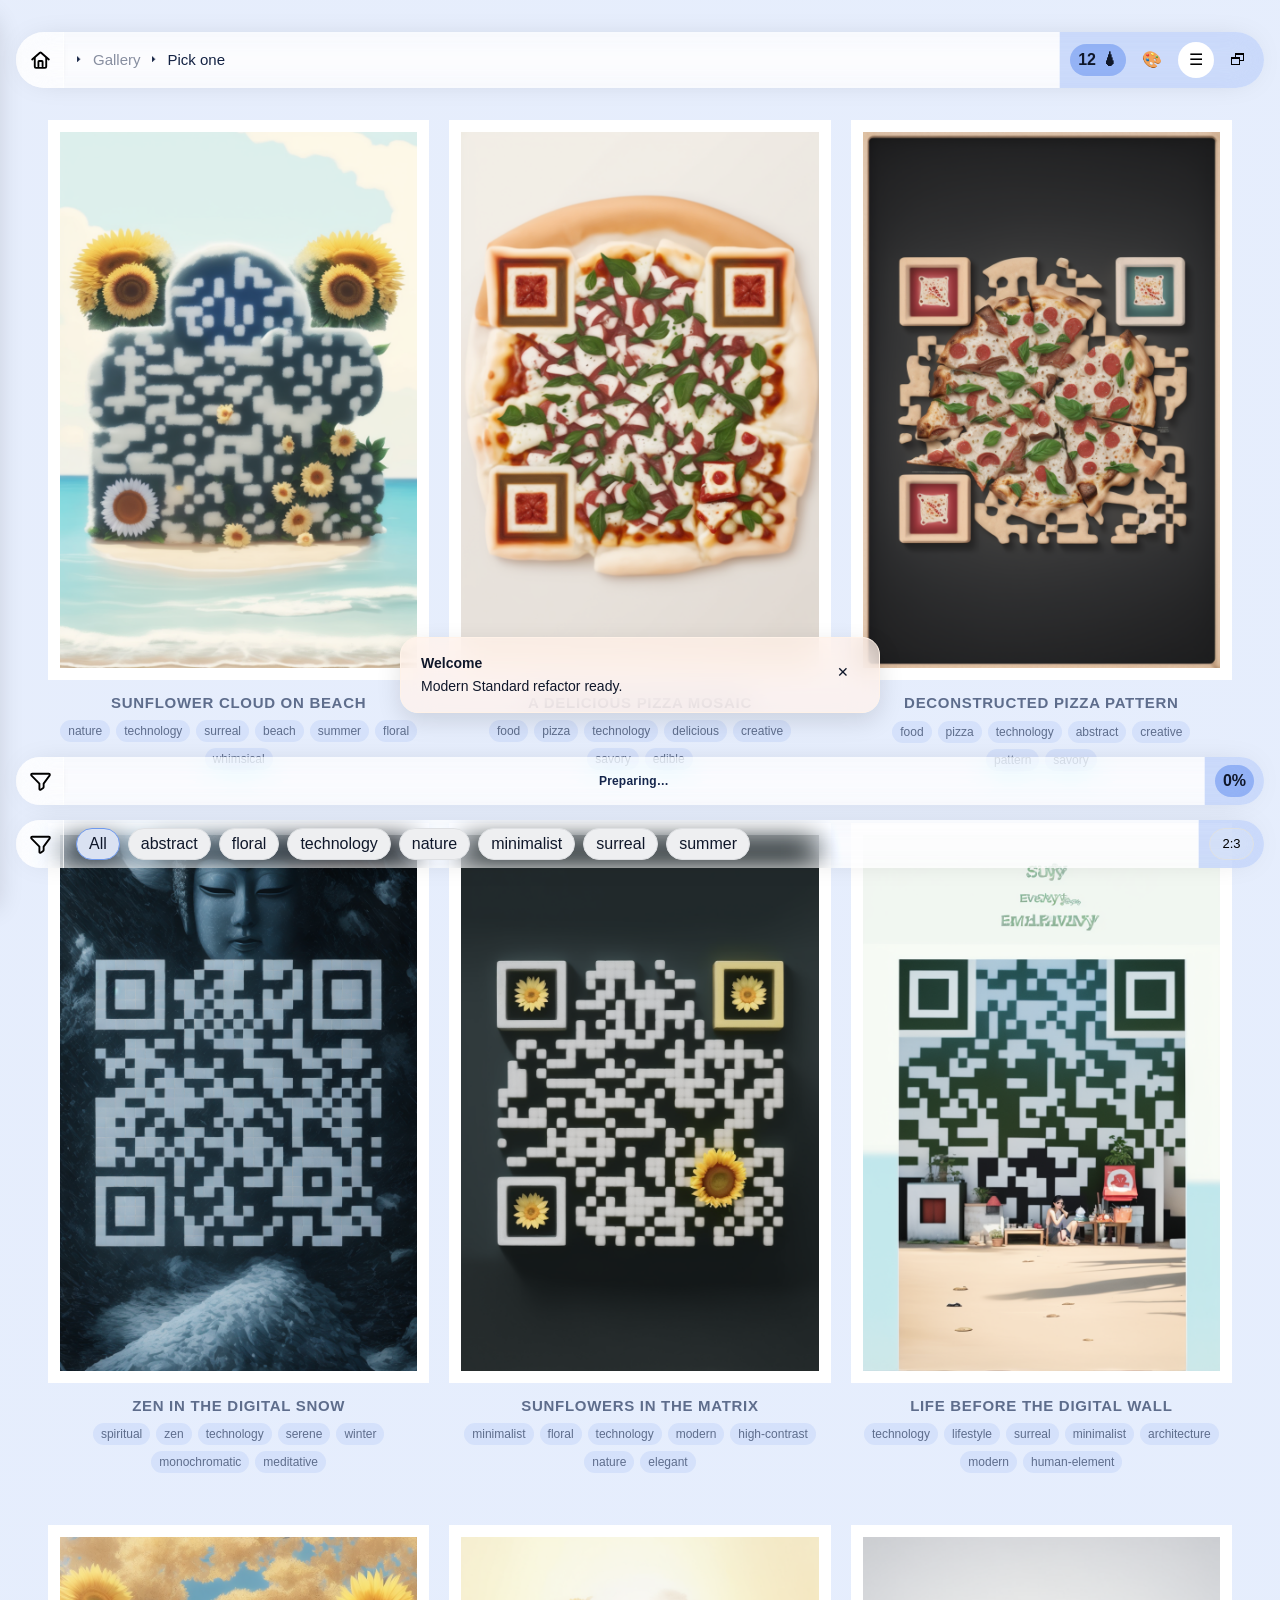
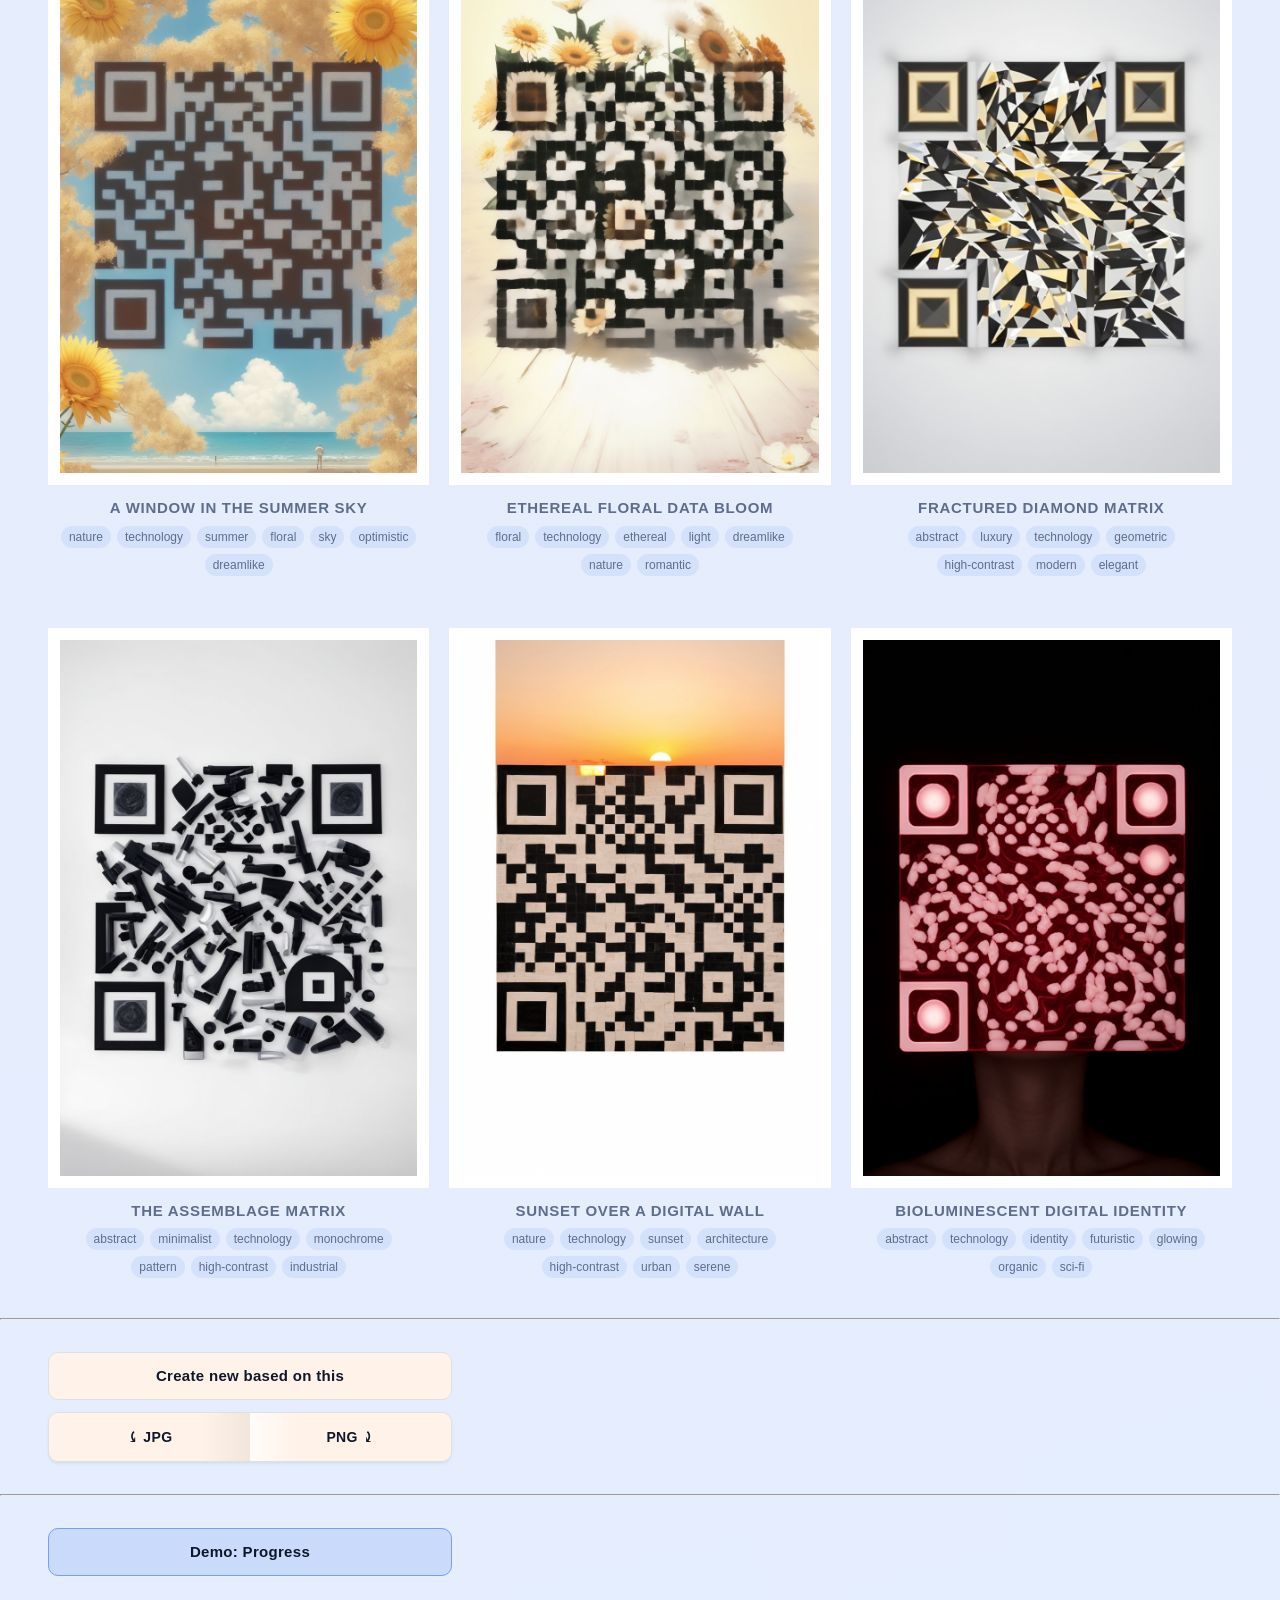
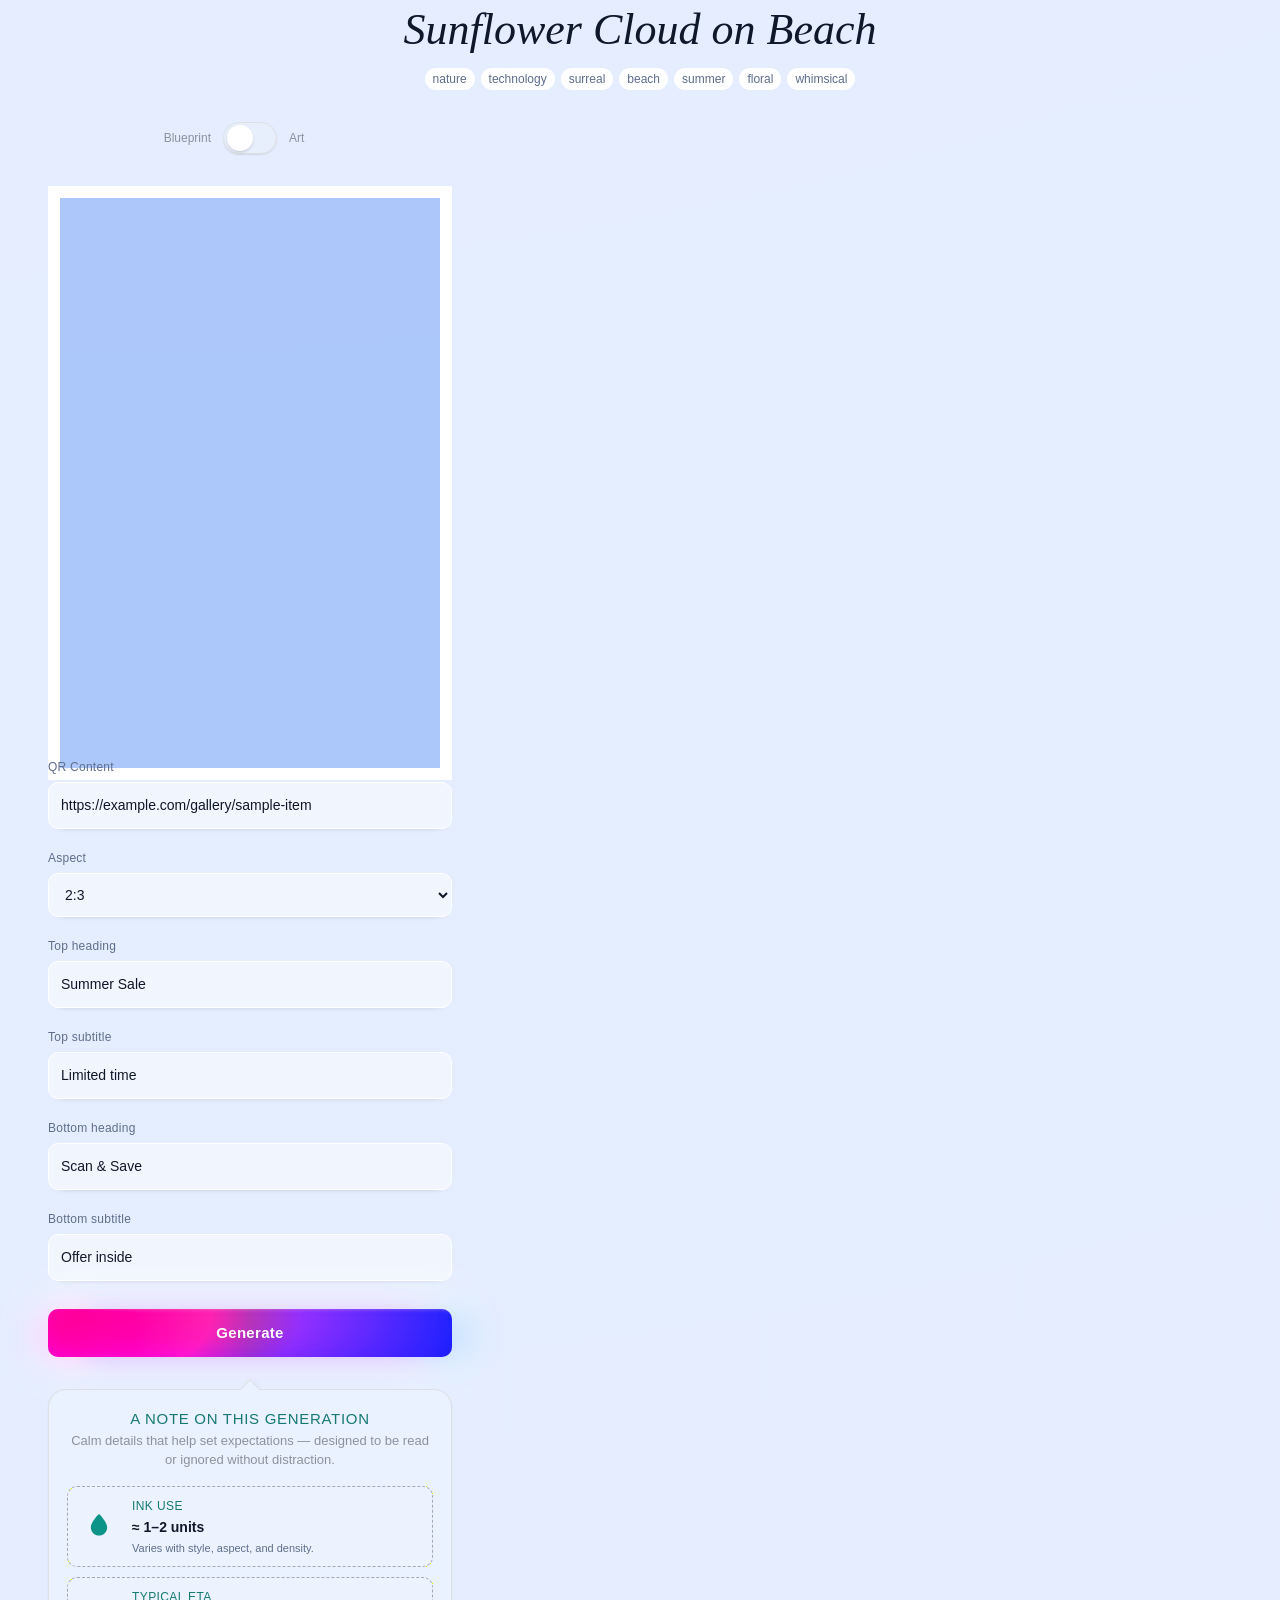
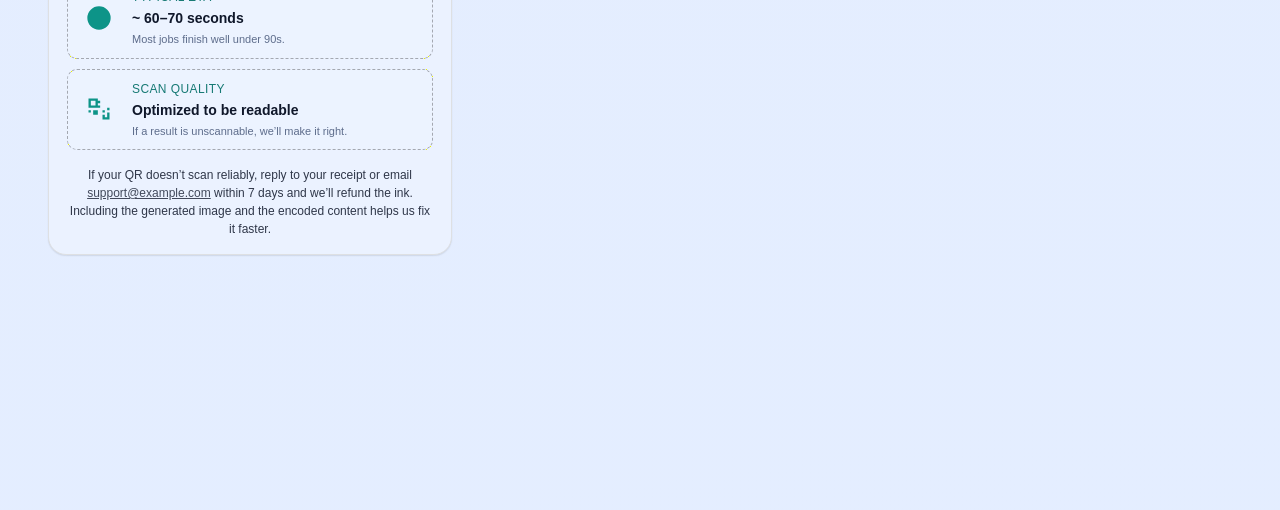
==== docs/rc3/index.html @ 38355891 "rc3 add" ====
<!doctype html>
<html lang="en">

<head>
    <meta charset="utf-8">
    <meta name="viewport" content="width=device-width, initial-scale=1, viewport-fit=cover">
    <meta name="color-scheme" content="light dark">
    <title>Gallery Prototype (Refactored Modern Standard)</title>
    <link rel="stylesheet" href="./style.css">
    <style>
        :root {
            --scrollbar-comp: 0px;
        }
    </style>
</head>

<body>
    <div class="app" id="app-root">

        <!-- Navigation Dialog  -->
        <dialog id="nav-dialog" class="overfly overfly--nav" aria-labelledby="main-nav-title" aria-modal="true">
            <aside class="overfly__panel" data-panel-root>
                <header class="main-nav__header">
                    <h2 id="main-nav-title" class="main-nav__title">Menu</h2>
                    <button type="button" class="main-nav__close" aria-label="Close menu"
                        data-dialog-close>&times;</button>
                </header>
                <nav class="main-nav" aria-label="Primary">
                    <ul class="main-nav__list list-plain">
                        <li class="main-nav__item"><a href="#" class="main-nav__entry is-current" data-nav-item><span
                                    class="main-nav__icon"><img src="./img/icons/gallery.svg" alt=""
                                        aria-hidden="true"></span><span class="main-nav__label">Gallery</span></a>
                        </li>
                        <li class="main-nav__item"><a href="#" class="main-nav__entry" data-nav-item><span
                                    class="main-nav__icon"><img src="./img/icons/generations.svg" alt=""
                                        aria-hidden="true"></span><span class="main-nav__label">My
                                    Generations</span></a></li>
                        <li class="main-nav__item"><a href="#" class="main-nav__entry" data-nav-item><span
                                    class="main-nav__icon"><img src="./img/icons/profile.svg" alt=""
                                        aria-hidden="true"></span><span class="main-nav__label">Profile</span></a>
                        </li>
                        <li class="main-nav__item"><a href="#" class="main-nav__entry" data-nav-item><span
                                    class="main-nav__icon"><img src="./img/icons/wallet.svg" alt=""
                                        aria-hidden="true"></span><span class="main-nav__label">Wallet</span></a></li>
                        <li class="main-nav__item"><a href="#" class="main-nav__entry" data-nav-item><span
                                    class="main-nav__icon"><img src="./img/icons/help.svg" alt=""
                                        aria-hidden="true"></span><span class="main-nav__label">Help</span></a></li>
                        <li class="main-nav__item"><button type="button" class="main-nav__entry"
                                data-nav-intent="signout" data-dialog-close><span class="main-nav__icon"><img
                                        src="./img/icons/signout.svg" alt="" aria-hidden="true"></span><span
                                    class="main-nav__label">Sign Out</span></button></li>
                    </ul>
                </nav>
                <footer class="main-nav__footer" aria-label="Meta">
                    <div class="main-nav__meta">v0.1 prototype</div>
                </footer>
            </aside>
        </dialog>

        <!-- Info Modal Dialog -->
        <dialog id="info-dialog" class="overfly overfly--dialog" aria-labelledby="info-modal-title" aria-modal="true">
            <div class="overfly__panel dialog" data-panel-root>
                <header class="dialog__header">
                    <h2 id="info-modal-title" class="dialog__title">Demo Modal</h2>
                    <button type="button" class="dialog-close" aria-label="Close dialog" data-dialog-close>✕</button>
                </header>
                <div class="dialog__body">
                    <p>This is a unified dialog example (native &lt;dialog&gt;). Replace with real content later.</p>
                    <div class="dialog__actions">
                        <button type="button" class="btn btn-secondary" data-dialog-close>Close</button>
                        <button type="button" class="btn btn--utility" data-random-toast>Action</button>
                    </div>
                </div>
            </div>
        </dialog>


        <!-- Flying Header -->
        <div class="fly fly--top" data-parallax-factor="0.25" data-parallax-gamma="2"
            data-parallax-identity-distance="50">
            <div class="fly__measured">
                <header class="app-header">
                    <nav class="ui-bar ui-bar--header app-header__inner" aria-label="Header">
                        <div class="ui-bar__icon">
                            <img src="./img/icons/home.svg" class="ui-icon" alt="Home">
                        </div>
                        <div class="ui-bar__main">
                            <h3 class="ui-bar__title"><span class="arrow">🢒</span><a href="#">Gallery</a><span
                                    class="arrow">🢒</span><span>Pick one</span></h3>
                        </div>
                        <div class="ui-bar__side">
                            <span class="ink">12<span class="ink__emoji" aria-hidden="true">🌢</span></span>
                            <button class="icon-button" type="button" aria-label="Toggle art mode" title="Art Mode"
                                data-mode-toggle>🎨</button>
                            <button class="icon-button menu-button" aria-label="Open menu" title="Menu" type="button"
                                data-dialog-open="nav-dialog"><span aria-hidden="true">☰</span></button>
                            <button class="button sign-in" type="button" hidden>Sign in</button>
                            <button class="icon-button" type="button" aria-label="Open modal demo" title="Modal"
                                data-dialog-open="info-dialog">🗗</button>
                        </div>
                    </nav>
                </header>
            </div>
            <div class="fly__extra" aria-hidden="true"></div>
        </div>

        <!-- Main Content -->
        <main class="app-main">
            <div class="content-column content-column--relaxed">
                <ul class="sheet-list list-plain" aria-label="Gallery items">
                    <!-- Sheets copied from original -->
                    <li class="sheet"><a href="#" class="sheet__link" aria-label="Open item: Sunflower Cloud on Beach">
                            <figure class="sheet__figure">
                                <div class="sheet-frame" data-sheet-aspect="2:3">
                                    <div class="sheet-frame__content">
                                        <img class="sheet__image" alt="Sunflower Cloud on Beach" src="./img/01.png">
                                    </div>
                                </div>
                                <figcaption class="sheet__caption">
                                    <h2 class="sheet__title">Sunflower Cloud on Beach</h2>
                                    <ul class="tag-list list-plain" aria-label="Tags">
                                        <li class="tag">nature</li>
                                        <li class="tag">technology</li>
                                        <li class="tag">surreal</li>
                                        <li class="tag">beach</li>
                                        <li class="tag">summer</li>
                                        <li class="tag">floral</li>
                                        <li class="tag">whimsical</li>
                                    </ul>
                                </figcaption>
                            </figure>
                        </a></li>
                    <li class="sheet"><a href="#" class="sheet__link" aria-label="Open item: A Delicious Pizza Mosaic">
                            <figure class="sheet__figure">
                                <div class="sheet-frame" data-sheet-aspect="2:3">
                                    <div class="sheet-frame__content">
                                        <img class="sheet__image" alt="A Delicious Pizza Mosaic" src="./img/02.png">
                                    </div>
                                </div>
                                <figcaption class="sheet__caption">
                                    <h2 class="sheet__title">A Delicious Pizza Mosaic</h2>
                                    <ul class="tag-list list-plain" aria-label="Tags">
                                        <li class="tag">food</li>
                                        <li class="tag">pizza</li>
                                        <li class="tag">technology</li>
                                        <li class="tag">delicious</li>
                                        <li class="tag">creative</li>
                                        <li class="tag">savory</li>
                                        <li class="tag">edible</li>
                                    </ul>
                                </figcaption>
                            </figure>
                        </a></li>
                    <li class="sheet"><a href="#" class="sheet__link"
                            aria-label="Open item: Deconstructed Pizza Pattern">
                            <figure class="sheet__figure">
                                <div class="sheet-frame" data-sheet-aspect="2:3">
                                    <div class="sheet-frame__content">
                                        <img class="sheet__image" alt="Deconstructed Pizza Pattern" src="./img/03.png">
                                    </div>
                                </div>
                                <figcaption class="sheet__caption">
                                    <h2 class="sheet__title">Deconstructed Pizza Pattern</h2>
                                    <ul class="tag-list list-plain" aria-label="Tags">
                                        <li class="tag">food</li>
                                        <li class="tag">pizza</li>
                                        <li class="tag">technology</li>
                                        <li class="tag">abstract</li>
                                        <li class="tag">creative</li>
                                        <li class="tag">pattern</li>
                                        <li class="tag">savory</li>
                                    </ul>
                                </figcaption>
                            </figure>
                        </a></li>
                    <li class="sheet"><a href="#" class="sheet__link" aria-label="Open item: Zen in the Digital Snow">
                            <figure class="sheet__figure">
                                <div class="sheet-frame" data-sheet-aspect="2:3">
                                    <div class="sheet-frame__content">
                                        <img class="sheet__image" alt="Zen in the Digital Snow" src="./img/04.png">
                                    </div>
                                </div>
                                <figcaption class="sheet__caption">
                                    <h2 class="sheet__title">Zen in the Digital Snow</h2>
                                    <ul class="tag-list list-plain" aria-label="Tags">
                                        <li class="tag">spiritual</li>
                                        <li class="tag">zen</li>
                                        <li class="tag">technology</li>
                                        <li class="tag">serene</li>
                                        <li class="tag">winter</li>
                                        <li class="tag">monochromatic</li>
                                        <li class="tag">meditative</li>
                                    </ul>
                                </figcaption>
                            </figure>
                        </a></li>
                    <li class="sheet"><a href="#" class="sheet__link" aria-label="Open item: Sunflowers in the Matrix">
                            <figure class="sheet__figure">
                                <div class="sheet-frame" data-sheet-aspect="2:3">
                                    <div class="sheet-frame__content">
                                        <img class="sheet__image" alt="Sunflowers in the Matrix" src="./img/05.png">
                                    </div>
                                </div>
                                <figcaption class="sheet__caption">
                                    <h2 class="sheet__title">Sunflowers in the Matrix</h2>
                                    <ul class="tag-list list-plain" aria-label="Tags">
                                        <li class="tag">minimalist</li>
                                        <li class="tag">floral</li>
                                        <li class="tag">technology</li>
                                        <li class="tag">modern</li>
                                        <li class="tag">high-contrast</li>
                                        <li class="tag">nature</li>
                                        <li class="tag">elegant</li>
                                    </ul>
                                </figcaption>
                            </figure>
                        </a></li>
                    <li class="sheet"><a href="#" class="sheet__link"
                            aria-label="Open item: Life Before the Digital Wall">
                            <figure class="sheet__figure">
                                <div class="sheet-frame" data-sheet-aspect="2:3">
                                    <div class="sheet-frame__content">
                                        <img class="sheet__image" alt="Life Before the Digital Wall" src="./img/06.png">
                                    </div>
                                </div>
                                <figcaption class="sheet__caption">
                                    <h2 class="sheet__title">Life Before the Digital Wall</h2>
                                    <ul class="tag-list list-plain" aria-label="Tags">
                                        <li class="tag">technology</li>
                                        <li class="tag">lifestyle</li>
                                        <li class="tag">surreal</li>
                                        <li class="tag">minimalist</li>
                                        <li class="tag">architecture</li>
                                        <li class="tag">modern</li>
                                        <li class="tag">human-element</li>
                                    </ul>
                                </figcaption>
                            </figure>
                        </a></li>
                    <li class="sheet"><a href="#" class="sheet__link"
                            aria-label="Open item: A Window in the Summer Sky">
                            <figure class="sheet__figure">
                                <div class="sheet-frame" data-sheet-aspect="2:3">
                                    <div class="sheet-frame__content">
                                        <img class="sheet__image" alt="A Window in the Summer Sky" src="./img/07.png">
                                    </div>
                                </div>
                                <figcaption class="sheet__caption">
                                    <h2 class="sheet__title">A Window in the Summer Sky</h2>
                                    <ul class="tag-list list-plain" aria-label="Tags">
                                        <li class="tag">nature</li>
                                        <li class="tag">technology</li>
                                        <li class="tag">summer</li>
                                        <li class="tag">floral</li>
                                        <li class="tag">sky</li>
                                        <li class="tag">optimistic</li>
                                        <li class="tag">dreamlike</li>
                                    </ul>
                                </figcaption>
                            </figure>
                        </a></li>
                    <li class="sheet"><a href="#" class="sheet__link"
                            aria-label="Open item: Ethereal Floral Data Bloom">
                            <figure class="sheet__figure">
                                <div class="sheet-frame" data-sheet-aspect="2:3">
                                    <div class="sheet-frame__content">
                                        <img class="sheet__image" alt="Ethereal Floral Data Bloom" src="./img/08.png">
                                    </div>
                                </div>
                                <figcaption class="sheet__caption">
                                    <h2 class="sheet__title">Ethereal Floral Data Bloom</h2>
                                    <ul class="tag-list list-plain" aria-label="Tags">
                                        <li class="tag">floral</li>
                                        <li class="tag">technology</li>
                                        <li class="tag">ethereal</li>
                                        <li class="tag">light</li>
                                        <li class="tag">dreamlike</li>
                                        <li class="tag">nature</li>
                                        <li class="tag">romantic</li>
                                    </ul>
                                </figcaption>
                            </figure>
                        </a></li>
                    <li class="sheet"><a href="#" class="sheet__link" aria-label="Open item: Fractured Diamond Matrix">
                            <figure class="sheet__figure">
                                <div class="sheet-frame" data-sheet-aspect="2:3">
                                    <div class="sheet-frame__content">
                                        <img class="sheet__image" alt="Fractured Diamond Matrix" src="./img/09.png">
                                    </div>
                                </div>
                                <figcaption class="sheet__caption">
                                    <h2 class="sheet__title">Fractured Diamond Matrix</h2>
                                    <ul class="tag-list list-plain" aria-label="Tags">
                                        <li class="tag">abstract</li>
                                        <li class="tag">luxury</li>
                                        <li class="tag">technology</li>
                                        <li class="tag">geometric</li>
                                        <li class="tag">high-contrast</li>
                                        <li class="tag">modern</li>
                                        <li class="tag">elegant</li>
                                    </ul>
                                </figcaption>
                            </figure>
                        </a></li>
                    <li class="sheet"><a href="#" class="sheet__link" aria-label="Open item: The Assemblage Matrix">
                            <figure class="sheet__figure">
                                <div class="sheet-frame" data-sheet-aspect="2:3">
                                    <div class="sheet-frame__content">
                                        <img class="sheet__image" alt="The Assemblage Matrix" src="./img/10.png">
                                    </div>
                                </div>
                                <figcaption class="sheet__caption">
                                    <h2 class="sheet__title">The Assemblage Matrix</h2>
                                    <ul class="tag-list list-plain" aria-label="Tags">
                                        <li class="tag">abstract</li>
                                        <li class="tag">minimalist</li>
                                        <li class="tag">technology</li>
                                        <li class="tag">monochrome</li>
                                        <li class="tag">pattern</li>
                                        <li class="tag">high-contrast</li>
                                        <li class="tag">industrial</li>
                                    </ul>
                                </figcaption>
                            </figure>
                        </a></li>
                    <li class="sheet"><a href="#" class="sheet__link"
                            aria-label="Open item: Sunset Over a Digital Wall">
                            <figure class="sheet__figure">
                                <div class="sheet-frame" data-sheet-aspect="2:3">
                                    <div class="sheet-frame__content">
                                        <img class="sheet__image" alt="Sunset Over a Digital Wall" src="./img/11.png">
                                    </div>
                                </div>
                                <figcaption class="sheet__caption">
                                    <h2 class="sheet__title">Sunset Over a Digital Wall</h2>
                                    <ul class="tag-list list-plain" aria-label="Tags">
                                        <li class="tag">nature</li>
                                        <li class="tag">technology</li>
                                        <li class="tag">sunset</li>
                                        <li class="tag">architecture</li>
                                        <li class="tag">high-contrast</li>
                                        <li class="tag">urban</li>
                                        <li class="tag">serene</li>
                                    </ul>
                                </figcaption>
                            </figure>
                        </a></li>
                    <li class="sheet"><a href="#" class="sheet__link"
                            aria-label="Open item: Bioluminescent Digital Identity">
                            <figure class="sheet__figure">
                                <div class="sheet-frame" data-sheet-aspect="2:3">
                                    <div class="sheet-frame__content">
                                        <img class="sheet__image" alt="Bioluminescent Digital Identity"
                                            src="./img/12.png">
                                    </div>
                                </div>
                                <figcaption class="sheet__caption">
                                    <h2 class="sheet__title">Bioluminescent Digital Identity</h2>
                                    <ul class="tag-list list-plain" aria-label="Tags">
                                        <li class="tag">abstract</li>
                                        <li class="tag">technology</li>
                                        <li class="tag">identity</li>
                                        <li class="tag">futuristic</li>
                                        <li class="tag">glowing</li>
                                        <li class="tag">organic</li>
                                        <li class="tag">sci-fi</li>
                                    </ul>
                                </figcaption>
                            </figure>
                        </a></li>
                </ul>
            </div>
            <hr class="the-separator">
            <div class="content-column content-column--tight">
                <section class="gen-form-section" aria-label="Generate New Item">
                    <form class="gen-form" aria-label="New generation inputs" novalidate>
                        <div class="form-actions" role="group" aria-label="Actions">
                            <button type="button" class="btn btn--utility" data-random-toast>Create new based on
                                this</button>
                            <div class="btn-split" role="group" aria-label="Download image">
                                <button type="button" class="btn btn--split-left" data-download="jpg"
                                    aria-label="Download JPG">⤹ JPG</button>
                                <button type="button" class="btn btn--split-right" data-download="png"
                                    aria-label="Download PNG">PNG ⤸</button>
                            </div>
                        </div>
                    </form>
                </section>

            </div>
            <hr class="the-separator">
            <div class="content-column content-column--tight">
                <div class="gen-form-section">
                    <form class="gen-form" aria-label="New generation setup" novalidate>
                        <div class="form-actions" role="group" aria-label="Actions">
                            <button type="button" class="btn btn-secondary" id="debug-half-progress"
                                title="Template demo: show progress bar at 50%">Demo: Progress</button>
                        </div>
                    </form>
                </div>
            </div>
            <div class="content-column content-column--relaxed">
                <div class="generation__caption">
                    <h2 class="generation__title">Sunflower Cloud on Beach</h2>
                    <ul class="tag-list list-plain" aria-label="Tags">
                        <li class="tag">nature</li>
                        <li class="tag">technology</li>
                        <li class="tag">surreal</li>
                        <li class="tag">beach</li>
                        <li class="tag">summer</li>
                        <li class="tag">floral</li>
                        <li class="tag">whimsical</li>
                    </ul>
                </div>
            </div>
            <div class="content-column content-column--tight">
                <div class="toggle-mockup">
                    <label class="toggle" aria-label="Toggle blueprint/art">
                        <input class="toggle__input" type="checkbox">
                        <span class="toggle__track" aria-hidden="true">
                            <span class="toggle__thumb"></span>
                        </span>
                    </label>
                </div>
                <div class="sheet-scene-mockup">
                    <div class="sheet-frame sheet-frame--main" data-sheet-aspect="2:3">
                        <div class="sheet-frame__content"></div>
                    </div>
                </div>
                <section class="gen-form-section" aria-label="Generate New Item">
                    <form class="gen-form" aria-label="New generation inputs" novalidate>
                        <div class="form-cluster">
                            <div class="field length-field" data-soft-limit="120" data-hard-limit="160">
                                <label for="f-qr-content">QR Content</label>
                                <input id="f-qr-content" name="qrContent" type="text"
                                    placeholder="https://example.com/your-content" autocomplete="off"
                                    aria-describedby="qr-length-hint" value="https://example.com/gallery/sample-item">
                                <div id="qr-length-hint" class="length-hint" role="status" aria-live="polite" hidden>
                                    <div class="length-hint__inner">
                                        <div class="length-hint__title">Tighten It Up</div>
                                        <p class="length-hint__summary"><span class="length-hint__count"
                                                data-part="count">0</span> chars — aim for under <span
                                                data-part="soft"></span> (hard stop <span data-part="hard"></span>).</p>
                                        <ul class="length-hint__tips">
                                            <li>Remove filler words + trailing slashes.</li>
                                            <li>Prefer canonical root over deep query params.</li>
                                            <li>Use short UTM codes only if required.</li>
                                            <li>Compress meaning: replace phrases with keywords.</li>
                                        </ul>
                                        <p class="length-hint__why">Shorter = denser QR modules → faster scanning,
                                            cleaner visual balance.</p>
                                    </div>
                                </div>
                            </div>
                            <div class="field"><label for="f-aspect">Aspect</label><select id="f-aspect" name="aspect">
                                    <option value="aspect-1-1">1:1</option>
                                    <option value="aspect-4-5">4:5</option>
                                    <option value="aspect-2-3" selected>2:3</option>
                                </select></div>
                            <div class="field"><label for="f-top-heading">Top heading</label><input id="f-top-heading"
                                    name="topHeading" type="text" placeholder="Summer Sale" value="Summer Sale"></div>
                            <div class="field"><label for="f-top-subtitle">Top subtitle</label><input
                                    id="f-top-subtitle" name="topSubtitle" type="text" placeholder="Limited time"
                                    value="Limited time"></div>
                            <div class="field"><label for="f-bottom-heading">Bottom heading</label><input
                                    id="f-bottom-heading" name="bottomHeading" type="text" placeholder="Scan & Save"
                                    value="Scan & Save"></div>
                            <div class="field"><label for="f-bottom-subtitle">Bottom subtitle</label><input
                                    id="f-bottom-subtitle" name="bottomSubtitle" type="text" placeholder="Offer inside"
                                    value="Offer inside"></div>
                        </div>
                        <div class="form-actions" role="group" aria-label="Actions">
                            <button type="submit" class="btn btn--ultra">Generate</button>
                        </div>
                    </form>
                </section>
                <!-- Generation Note: calm, structured info block under actions -->
                <section class="generation-note generation-note--safe" aria-labelledby="gen-note-title">
                    <div class="generation-note__inner">
                        <header class="generation-note__header">
                            <h3 id="gen-note-title" class="generation-note__title">A note on this generation</h3>
                            <p class="generation-note__subtitle">Calm details that help set expectations — designed to
                                be read or ignored without distraction.</p>
                        </header>
                        <ul class="generation-note__facts list-plain">
                            <li class="fact fact--safe">
                                <span class="fact__icon" aria-hidden="true">
                                    <!-- Ink drop icon -->
                                    <svg viewBox="0 0 24 24" class="icon">
                                        <path fill="currentColor"
                                            d="M12 2c.3 0 .6.12.8.36 2.54 2.86 6.2 7.47 6.2 10.64 0 3.94-3.13 7.14-7 7.14s-7-3.2-7-7.14C5 9.83 8.66 5.22 11.2 2.36A1.1 1.1 0 0 1 12 2Z" />
                                    </svg>
                                </span>
                                <div class="fact__body">
                                    <div class="fact__label">Ink use</div>
                                    <div class="fact__value">≈ 1–2 units</div>
                                    <div class="fact__meta">Varies with style, aspect, and density.</div>
                                </div>
                            </li>
                            <li class="fact fact--safe">
                                <span class="fact__icon" aria-hidden="true">
                                    <!-- Clock icon -->
                                    <svg viewBox="0 0 24 24" class="icon">
                                        <path fill="currentColor"
                                            d="M12 2a10 10 0 1 1 0 20A10 10 0 0 1 12 2Zm1 5v4.59l3.12 3.13a1 1 0 0 1-1.41 1.41l-3.4-3.39A1.99 1.99 0 0 1 10 12V7a1 1 0 1 1 2 0Z" />
                                    </svg>
                                </span>
                                <div class="fact__body">
                                    <div class="fact__label">Typical ETA</div>
                                    <div class="fact__value">~ 60–70 seconds</div>
                                    <div class="fact__meta">Most jobs finish well under 90s.</div>
                                </div>
                            </li>
                            <li class="fact fact--safe">
                                <span class="fact__icon" aria-hidden="true">
                                    <!-- QR icon -->
                                    <svg viewBox="0 0 24 24" class="icon">
                                        <path fill="currentColor"
                                            d="M3 3h8v8H3V3Zm2 2v4h4V5H5Zm6 0h2v2h-2V5Zm0 4h2v2h-2V9ZM3 13h2v2H3v-2Zm4 0h4v4H7v-4Zm2 2v0h0v0h0Zm6-2h2v2h-2v-2Zm0 4h2v2h-2v-2Zm4-6h2v2h-2V9Zm0 4h2v6h-6v-2h4v-4Z" />
                                    </svg>
                                </span>
                                <div class="fact__body">
                                    <div class="fact__label">Scan quality</div>
                                    <div class="fact__value">Optimized to be readable</div>
                                    <div class="fact__meta">If a result is unscannable, we’ll make it right.</div>
                                </div>
                            </li>
                        </ul>
                        <div class="generation-note__fine">
                            <p>If your QR doesn’t scan reliably, reply to your receipt or email <a
                                    href="mailto:support@example.com?subject=Refund%20request%3A%20unscannable%20QR">support@example.com</a>
                                within 7&nbsp;days and we’ll refund the ink. Including the generated image and the
                                encoded content helps us fix it faster.</p>
                        </div>
                    </div>
                </section>
            </div>
        </main>

        <!-- Flying Footer -->
        <div class="fly fly--bottom">
            <div class="fly__extra">
                <div id="portal-root" class="fly-messages" aria-live="polite" aria-atomic="false" role="region"
                    aria-label="App messages"></div>
            </div>
            <div class="fly__measured">
                <footer class="app-footer">
                    <nav class="ui-bar ui-bar--progress app-footer__inner" aria-label="Generation progress" hidden>
                        <div class="ui-bar__icon" aria-hidden="true"><img src="./img/icons/filter.svg" class="ui-icon"
                                alt="Progress"></div>
                        <div class="ui-bar__main" role="progressbar" aria-label="Progress" aria-valuemin="0"
                            aria-valuemax="100" aria-valuenow="0">
                            <div class="ui-progress__fill"></div>
                            <div class="ui-progress__label" aria-hidden="true">Preparing…</div>
                        </div>
                        <div class="ui-bar__side"><span class="ink"><span class="progress-percent">0%</span></span>
                        </div>
                    </nav>
                    <nav class="ui-bar ui-bar--filter app-footer__inner" aria-label="Filter controls">
                        <div class="ui-bar__icon"><img src="./img/icons/filter.svg" class="ui-icon" alt="Filters"></div>
                        <div class="ui-bar__main">
                            <div class="filters__chips" role="group" aria-label="Tags">
                                <button type="button" class="chip is-active" aria-pressed="true">All</button>
                                <button type="button" class="chip" aria-pressed="false">abstract</button>
                                <button type="button" class="chip" aria-pressed="false">floral</button>
                                <button type="button" class="chip" aria-pressed="false">technology</button>
                                <button type="button" class="chip" aria-pressed="false">nature</button>
                                <button type="button" class="chip" aria-pressed="false">minimalist</button>
                                <button type="button" class="chip" aria-pressed="false">surreal</button>
                                <button type="button" class="chip" aria-pressed="false">summer</button>
                            </div>
                        </div>
                        <div class="ui-bar__side">
                            <select id="aspect-select" class="aspect-select" aria-label="Aspect ratio">
                                <option value="any">Any</option>
                                <option value="1:1">1:1</option>
                                <option value="4:5">4:5</option>
                                <option value="2:3" selected>2:3</option>
                            </select>
                        </div>
                    </nav>
                </footer>
            </div>
        </div>
    </div>
    <script defer src="./app.js"></script>
</body>

</html>
---- docs/rc3/style.css ----
/* Full Refactored CSS = Original visual design with root-centric scroll lock */
@layer reset, tokens, utilities, mockup;

/* CSS Reset (lightweight, modern) */
@layer reset {

    *,
    *::before,
    *::after {
        box-sizing: border-box;
    }

    html,
    body {
        min-height: 100%;
    }

    body {
        margin: 0;
        line-height: 1.5;
        -webkit-font-smoothing: antialiased;
    }

    img,
    picture,
    video,
    canvas,
    svg {
        display: block;
        max-width: 100%;
        height: auto;
    }

    input,
    button,
    textarea,
    select {
        font: inherit;
    }

    p,
    h1,
    h2,
    h3,
    h4,
    h5,
    h6 {
        margin: 0;
        overflow-wrap: anywhere;
    }

    ul[role],
    ol[role] {
        list-style: none;
        padding: 0;
        margin: 0;
    }
}

/* === TOKENS & SYSTEM (verbatim from original) === */
@layer tokens {
    :root {
        /* Master color palette (root theme colors, not used directly in components, but to create semantic/app-specific tokens) */
        /* -- Starting point */
        --master--color-bg: #ffffff;
        --master--color-fg: #0f172a;

        /* -- Umbra and glare are terms for extremes of bg/fg used for shadow/glow effects */
        --master--color-umbra: rgb(from var(--master--color-fg) clamp(0, calc((R - 128) * 10 + 128), 255) clamp(0, calc((G - 128) * 10 + 128), 255) clamp(0, calc((B - 128) * 10 + 128), 255));
        --master--color-glare: rgb(from var(--master--color-bg) clamp(0, calc((R - 128) * 10 + 128), 255) clamp(0, calc((G - 128) * 10 + 128), 255) clamp(0, calc((B - 128) * 10 + 128), 255));

        /* -- Compact source of theming initials for all other derived semantic colors */
        --master--color-brand: #2563eb;
        --master--color-support: #ff8c24;
        --master--color-spot: #ffffff;
        --master--color-fx: #ec4899;

        /* -- Status colors */
        --master--color-status-success: #0d9488;
        --master--color-status-warn: #f59e0b;
        --master--color-status-error: #dc2626;

        /* Semantic colors (derived from master colors, used directly in components) */

        /* -- Remapping some of core master colors to reusable space */
        --color-umbra: var(--master--color-umbra);
        --color-glare: var(--master--color-glare);
        --color-bg: var(--master--color-bg);
        --color-accent: var(--master--color-brand);
        --color-support: var(--master--color-support);
        --color-fx: var(--master--color-fx);
        --color-spot: var(--master--color-spot);

        --color-text: var(--master--color-fg);
        --color-text-muted: color-mix(in oklab, color-mix(in oklab, var(--color-bg) 70%, var(--color-accent)) 50%, var(--color-text));
        --color-text-vivid: color-mix(in oklab, color-mix(in oklab, var(--color-fx) 70%, var(--color-accent)) 35%, var(--color-text));

        --color-border: color-mix(in oklab, var(--color-bg) 88%, var(--color-text) 12%);

        --color-ui-bar-title: color-mix(in oklab, var(--color-text) 85%, var(--color-accent) 15%);
        --color-progress-label: color-mix(in oklab, var(--color-text) 80%, var(--color-accent) 20%);
        --color-hover-veil: color-mix(in oklab, var(--color-spot) 20%, transparent);

        --color-opaque-surface-boring: color-mix(in oklab, var(--color-text) 6%, var(--color-bg));
        --color-opaque-surface-accent: color-mix(in oklab, var(--color-accent) 22%, var(--color-bg));
        --color-opaque-surface-support: color-mix(in oklab, var(--color-support) 12%, var(--color-bg));
        --color-opaque-surface-spot: color-mix(in oklab, var(--color-spot) 65%, var(--color-bg));

        --color-translucent-surface-boring: color-mix(in oklab, var(--color-opaque-surface-boring) 22%, transparent);
        --color-translucent-surface-accent: color-mix(in oklab, var(--color-accent) 22%, transparent);
        --color-translucent-surface-support: color-mix(in oklab, var(--color-support) 10%, transparent);
        --color-translucent-surface-spot: color-mix(in oklab, var(--color-spot) 35%, transparent);

        --color-input-placeholder: color-mix(in oklab, var(--color-border) 65%, var(--color-text) 35%);
        --color-skeleton: color-mix(in oklab, var(--color-translucent-surface-boring) 70%, var(--color-accent) 30%);
        --color-bg-alt: color-mix(in oklab, var(--color-bg) 88%, var(--color-accent) 12%);

        --color-status-success: var(--master--color-status-success);
        --color-status-warn: var(--master--color-status-warn);
        --color-status-error: var(--master--color-status-error);
        --color-status-notify: color-mix(in oklab, var(--color-fx) 80%, var(--color-text));
        --color-status-info: color-mix(in oklab, var(--color-accent) 80%, var(--color-text));

        /* Design system tokens */
        --radius-s: 6px;
        --radius-m: 10px;
        --radius-l: 18px;
        --radius-pill: 999px;
        --radius-control: var(--radius-m);
        --shadow-1: 0 1px 2px color-mix(in oklab, var(--master--color-umbra) 6%, transparent), 0 1px 1px color-mix(in oklab, var(--master--color-umbra) 4%, transparent);
        --shadow-2: 0 8px 24px color-mix(in oklab, var(--master--color-umbra) 12%, transparent);
        --width-content-tight: 500px;
        --width-content-relaxed: 1400px;
        --width-bar: 1500px;
        --size-button-h: 48px;
        --size-button-compact-h: 36px;
        --size-icon-strip-w: 48px;
        --space-header: 72px;
        --space-footer: 72px;
        --space-2xs: 4px;
        --space-xs: 6px;
        --space-sm: 8px;
        --space-md: 10px;
        --space-lg: 12px;
        --space-xl: 16px;
        --space-2xl: 20px;
        --space-3xl: 28px;
        --space-4xl: 32px;
        --z-overfly: 35;
        --z-fly: 20;
        --z-toast: 30;
        --outline-color-focus-ring: var(--color-accent);
        --outline-focus-ring: 2px solid var(--outline-color-focus-ring);
        --outline-offset-focus-ring: 2px;
        --font-meta: 11px;
        --font-caption: 12px;
        --font-body-sm: 13px;
        --font-body: 14px;
        --font-title-sm: 15px;
        --font-title: 18px;

        /* Glassmorphism */
        --glass--blur: 16px;
        --glass--saturation: 1.25;
        --glass--contrast: 1.25;
        --glass--border: color-mix(in oklab, var(--color-bg) 70%, var(--color-text) 30%);
        --glass--border-soft: color-mix(in oklab, var(--glass--border) 60%, transparent);
        --glass--backdrop-filter-contrast: blur(var(--glass--blur)) contrast(var(--glass--contrast));
        --glass--backdrop-filter-saturation: blur(var(--glass--blur)) saturate(var(--glass--saturation));
        --glass--backdrop-filter: var(--glass--backdrop-filter-contrast);
        --glass--shadow: 0 0 32px -16px color-mix(in oklab, var(--master--color-umbra) 25%, transparent), inset 0 0 25px 0 var(--master--color-glare);
    
        /* Mica */
        --mica--backdrop-filter: blur(68px);

        /* --- No --master--* is used below this line --- */
    }

    @property --hue-angle {
        syntax: '<angle>';
        inherits: false;
        initial-value: 0deg;
    }

}

@layer utilities {
    @keyframes hue-angle-cycle {
        0% {
            --hue-angle: 0deg;
        }

        100% {
            --hue-angle: 360deg;
        }
    }

    .list-plain {
        list-style: none;
        margin: 0;
        padding: 0;
    }
}

/* App shell */
body {
    background-color: var(--color-bg-alt);
    background-image: radial-gradient(circle at 0 0, var(--color-translucent-surface-boring), var(--color-bg-alt));
    color: var(--color-text);
    font-family: Roboto, sans-serif;
    position: relative;
}

body::after {
    content: "";
    pointer-events: none;
    opacity: 0;
    position: fixed;
    inset: 0;
    --art--stop-1: color-mix(in oklab, color-mix(in oklab, var(--color-accent) 80%, var(--color-fx) 20%) 10%, transparent);
    --art--stop-2: color-mix(in oklab, color-mix(in oklab, var(--color-accent) 60%, var(--color-fx) 40%) 10%, transparent);
    --art--stop-3: color-mix(in oklab, color-mix(in oklab, var(--color-fx) 75%, var(--color-spot) 25%) 6%, transparent);
    --art--gradient: radial-gradient(120% 90% at 50% 30%, var(--art--stop-1) 0%, var(--art--stop-2) 35%, var(--art--stop-3) 60%, transparent 70%);
    background: var(--art--gradient);
    transform: scale(1.02);
    transition: opacity .5s, transform .7s cubic-bezier(.2, .8, .2, 1), filter .7s;
    z-index: 1;
}

body.art-mode::after {
    opacity: 1;
    transform: scale(1);
}

/* Root-centric scroll lock */
html.is-scroll-locked {
    overflow: hidden;
    overscroll-behavior-y: contain;
    padding-right: var(--scrollbar-comp, 0px);
}

html.is-scroll-locked .fly {
    padding-right: var(--scrollbar-comp, 0px);
}

.app {
    min-height: 100dvh;
    display: grid;
    grid-template-rows: auto 1fr auto;
}

.fly {
    position: fixed;
    left: 0;
    right: 0;
    display: flex;
    flex-direction: column;
    justify-content: center;
    pointer-events: none;
    z-index: var(--z-fly);
}

.fly>* {
    pointer-events: initial;
}

.fly--top {
    top: 0;
    padding-top: env(safe-area-inset-top, 0);
    will-change: transform;
}

.fly--bottom {
    bottom: 0;
    padding-bottom: env(safe-area-inset-bottom, 0);
}

.app-footer,
.app-header {
    display: flex;
    flex-direction: column;
    align-items: center;
    gap: 15px;
    padding: 32px 16px;
}

.fly__measured {
    pointer-events: none;
    display: flex;
    flex-direction: column;
    justify-content: center;
}

.fly__measured>* {
    pointer-events: initial;
}

.fly__extra {
    position: absolute;
    inset: 0;
    pointer-events: none;
    display: flex;
    flex-direction: column;
    align-items: center;
    justify-content: flex-end;
}

.fly__extra>* {
    pointer-events: initial;
}

.icon-button {
    background: transparent;
    border: none;
    padding: 8px;
    border-radius: var(--radius-control);
}

.icon-button:focus-visible {
    outline: var(--outline-focus-ring);
    outline-offset: var(--outline-offset-focus-ring);
}

.app-main {
    min-height: 0;
    padding-top: calc(var(--space-header, 72px) + env(safe-area-inset-top, 0));
    padding-bottom: calc(var(--space-footer, 72px) + env(safe-area-inset-bottom, 0));
}

.content-column {
    width: 100%;
    justify-self: center;
    padding: 0 48px;
}

.content-column--tight {
    max-width: var(--width-content-tight);
}

.content-column--relaxed {
    max-width: var(--width-content-relaxed);
}

.sheet-list {
    margin: 0 auto;
    display: grid;
    grid-template-columns: 1fr;
    gap: var(--space-lg);
}

@media (min-width:600px) {
    .sheet-list {
        grid-template-columns: 1fr 1fr;
        gap: var(--space-xl);
    }
}

@media (min-width:800px) {
    .sheet-list {
        grid-template-columns: 1fr 1fr 1fr;
        gap: var(--space-2xl);
    }
}

.sheet {
    text-align: center;
}

.sheet__link {
    color: inherit;
    text-decoration: none;
    display: block;
}

.sheet-frame {
    --sheet--aspect: 2 / 3;
    display: grid;
    border: solid 12px var(--color-spot);
}


.sheet-frame__content {
    aspect-ratio: var(--sheet--aspect);
    background: var(--color-skeleton);
}

.sheet-frame__content > img,
.sheet-frame__content > picture,
.sheet-frame__content > video,
.sheet-frame__content > canvas {
    width: 100%;
    height: 100%;
    object-fit: cover;
    display: block;
}

.sheet-frame[data-sheet-aspect="1:1"] {
    --sheet--aspect: 1 / 1;
}

.sheet-frame[data-sheet-aspect="4:5"] {
    --sheet--aspect: 4 / 5;
}

.sheet-frame[data-sheet-aspect="2:3"] {
    --sheet--aspect: 2 / 3;
}

.sheet-frame[data-sheet-aspect="3:2"] {
    --sheet--aspect: 3 / 2;
}

.sheet-frame[data-sheet-aspect="5:4"] {
    --sheet--aspect: 5 / 4;
}

.sheet__figure {
    margin: 0;
    display: flex;
    flex-direction: column;
}

.sheet__image {
    width: 100%;
    height: 100%;
    object-fit: cover;
}

.sheet__caption {
    display: grid;
    gap: var(--space-xs);
    padding: 12px 12px 32px;
}

.sheet__title {
    color: var(--color-text-muted);
    font-size: 15px;
    font-weight: 600;
    text-transform: uppercase;
    letter-spacing: 0.7px;
}

.tag-list {
    display: flex;
    justify-content: center;
    flex-wrap: wrap;
    gap: var(--space-xs);
}

.tag {
    font-size: 12px;
    color: var(--color-text-muted);
    background: color-mix(in oklab, var(--color-translucent-surface-boring) 90%, var(--color-accent));
    padding: 2px 8px;
    border-radius: var(--radius-pill);
}

.sheet:has(:focus-visible) {
    outline: var(--outline-focus-ring);
    outline-offset: var(--outline-offset-focus-ring);
}

.sheet__link .sheet__title {
    transition: 0.15s color;
}

.sheet__link:hover .sheet__title {
    color: var(--color-text-vivid);
}

.fly-messages {
    position: absolute;
    left: 0;
    right: 0;
    bottom: calc(var(--space-footer, 72px) + 12px);
    display: flex;
    flex-direction: column;
    align-items: center;
    gap: var(--space-lg);
    padding: 0 16px;
    pointer-events: none;
    z-index: var(--z-toast);
}

.fly-messages .toast {
    pointer-events: initial;
}

.toast {
    --toast--color-bg: color-mix(in oklab, var(--color-translucent-surface-boring) 85%, var(--color-umbra));
    --toast--color-border: var(--color-border);
    --toast--color-text: var(--color-text);
    --toast--shadow: var(--shadow-2);
    width: 100%;
    max-width: 480px;
    border-radius: var(--radius-l);
    background: var(--toast--color-bg);
    color: var(--toast--color-text);
    border: 1px solid var(--toast--color-border);
    box-shadow: var(--toast--shadow);
    backdrop-filter: var(--glass--backdrop-filter-saturation);
    display: grid;
    grid-template-columns: 1fr max-content;
    gap: 16px;
    padding: 16px 18px 16px 20px;
    line-height: 1.35;
    font-size: 14px;
    position: relative;
    animation: toast-in .45s cubic-bezier(.4, .8, .3, 1) both;
    pointer-events: initial;
}

.toast__content {
    display: grid;
    gap: var(--space-2xs);
}

.toast__title {
    font-size: 14px;
    font-weight: 600;
}

.toast__meta {
    font-size: 12px;
    opacity: .7;
}

.toast__close {
    appearance: none;
    background: none;
    border: none;
    color: inherit;
    font: inherit;
    cursor: pointer;
    border-radius: var(--radius-control);
    width: var(--size-button-compact-h);
    height: var(--size-button-compact-h);
    display: flex;
    align-items: center;
    justify-content: center;
}

.toast__close:hover {
    background: var(--color-hover-veil);
}

.toast__close:active {
    transform: translateY(1px);
}

.toast__close:focus-visible {
    outline: var(--outline-focus-ring);
    outline-offset: var(--outline-offset-focus-ring);
}

.toast--info {
    --toast--color-bg: color-mix(in oklab, var(--color-opaque-surface-support) 70%, transparent);
    --toast--color-border: var(--color-opaque-surface-support);
}

.toast--success {
    --toast--color-bg: color-mix(in oklab, var(--color-status-success) 25%, transparent);
    --toast--color-border: color-mix(in oklab, var(--color-status-success) 55%, transparent);
}

.toast--warn {
    --toast--color-bg: color-mix(in oklab, var(--color-status-warn) 35%, transparent);
    --toast--color-border: color-mix(in oklab, var(--color-status-warn) 70%, transparent);
}

.toast--error {
    --toast--color-bg: color-mix(in oklab, var(--color-status-error) 30%, transparent);
    --toast--color-border: color-mix(in oklab, var(--color-status-error) 65%, transparent);
}

@keyframes toast-in {
    0% {
        transform: translateY(12px) scale(.96);
        opacity: 0;
    }

    100% {
        transform: translateY(0) scale(1);
        opacity: 1;
    }
}

@keyframes toast-out {
    0% {
        transform: translateY(0) scale(1);
        opacity: 1;
    }

    100% {
        transform: translateY(12px) scale(.96);
        opacity: 0;
    }
}

.toast.is-leaving {
    animation: toast-out .35s cubic-bezier(.4, .8, .3, 1) both;
}

.filters__chips {
    display: flex;
    gap: var(--space-sm);
}

.chip {
    --chip--color-bg: var(--color-opaque-surface-boring);
    --chip--color-border: var(--color-border);
    --chip--color-text: var(--color-text);
    height: 32px;
    padding: 0 12px;
    border-radius: var(--radius-pill);
    border: 1px solid var(--chip--color-border);
    background: var(--chip--color-bg);
    color: var(--chip--color-text);
    cursor: pointer;
    text-wrap: nowrap;
}

.chip.is-active {
    border-color: color-mix(in oklab, var(--color-accent) 60%, var(--chip--color-border));
    background: color-mix(in oklab, var(--color-accent) 10%, var(--chip--color-bg));
}

.chip:focus-visible {
    outline: var(--outline-focus-ring);
    outline-offset: var(--outline-offset-focus-ring);
}

.ui-icon {
    width: 32px;
    height: 32px;
    display: block;
    color: currentColor;
}

.ui-bar {
    display: grid;
    grid-template-columns: max-content 1fr max-content;
    align-items: center;
    width: 100%;
    border-radius: var(--radius-pill);
    --ui-bar--tint: 55%;
    --ui-bar--color-bg: color-mix(in oklab, var(--color-translucent-surface-boring) var(--ui-bar--tint), transparent);
    background: var(--ui-bar--color-bg);
    box-shadow: var(--glass--shadow);
    overflow: hidden;
    backdrop-filter: var(--glass--backdrop-filter-contrast);
    max-width: var(--width-bar);
}

.ui-bar__title {
    font-size: 15px;
    font-weight: 500;
    white-space: nowrap;
    text-overflow: ellipsis;
    overflow: hidden;
    color: var(--color-ui-bar-title);
}

.ui-bar__title span.arrow {
    padding: 0 8px 0 10px;
    font-size: 17px;
    vertical-align: -0.5px;
}

.ui-bar__title span.arrow:first-child {
    padding-left: 0;
}

.ui-bar__title a {
    color: inherit;
    text-decoration: none;
    opacity: .5;
}

.ui-bar__title a:hover {
    opacity: .6;
}

.ui-bar__icon {
    display: flex;
    align-items: center;
    justify-content: center;
    height: 100%;
    width: var(--size-icon-strip-w);
    padding: 4px 10px 4px 12px;
    background: var(--color-translucent-surface-spot);
    border-right: 1px solid color-mix(in oklab, var(--color-opaque-surface-spot) 70%, transparent);
    box-shadow: 0 0 13px -12px var(--color-umbra);
}

.ui-bar__main {
    padding: 8px 12px;
    min-width: 0;
    display: flex;
    align-items: center;
    overflow-x: auto;
    scrollbar-width: none;
    height: 100%;
}

.ui-bar__side {
    display: flex;
    align-items: center;
    gap: var(--space-sm);
    padding: 8px 10px;
    background: var(--color-translucent-surface-accent);
    border-left: 1px solid color-mix(in oklab, var(--color-opaque-surface-spot) 60%, transparent);
    height: 100%;
}

.ui-bar--progress {
    --progress--ratio: 0;
}

.ui-bar--progress .ui-bar__main {
    padding: 0;
    align-items: stretch;
    display: grid;
    grid-template: 'stack' 1fr / 1fr;
}

.ui-bar--progress .ui-progress__fill {
    display: block;
    height: 100%;
    width: calc(var(--progress--ratio) * 100%);
    background: linear-gradient(0deg, rgba(255, 0, 0, .18), transparent, rgba(255, 255, 255, .46)), linear-gradient(90deg, rgba(75, 0, 255, .21), rgba(255, 129, 0, .21));
    transition: width .35s cubic-bezier(.2, .8, .2, 1);
    grid-area: stack;
}

.ui-bar--progress.is-done .ui-bar__main .ui-progress__fill {
    background: linear-gradient(90deg, color-mix(in oklab, var(--color-status-success) 78%, #fff), color-mix(in oklab, var(--color-status-success) 50%, #6ee7d6));
}

.ui-bar--progress.is-error .ui-bar__main .ui-progress__fill {
    background: linear-gradient(90deg, color-mix(in oklab, var(--color-status-error) 78%, #fff), color-mix(in oklab, var(--color-status-error) 50%, #fca5a5));
}

.ui-bar--progress .ui-progress__label {
    grid-area: stack;
    align-self: center;
    justify-self: center;
    padding: 0 10px;
    font-size: var(--font-caption);
    font-weight: 600;
    letter-spacing: .2px;
    color: var(--color-progress-label);
    text-shadow: 0 1px 0 color-mix(in oklab, var(--color-glare) 60%, transparent);
    pointer-events: none;
    white-space: nowrap;
}

.aspect-select {
    appearance: none;
    height: 32px;
    border-radius: var(--radius-pill);
    padding: 0 10px;
    text-align: center;
    border: 1px solid var(--color-border);
    background: var(--color-translucent-surface-boring);
    font-size: var(--font-body-sm);
}

.aspect-select:focus {
    outline: none;
    border-color: var(--color-accent);
    box-shadow: 0 0 0 2px color-mix(in srgb, var(--color-accent) 35%, transparent);
}

.ink {
    display: inline-flex;
    align-items: center;
    gap: var(--space-2xs);
    font-weight: 600;
    background: color-mix(in oklab, var(--color-translucent-surface-accent) 85%, var(--color-accent));
    padding: 4px 8px;
    border-radius: var(--radius-pill);
}

.ink__emoji {
    margin-left: 2px;
}

.menu-button {
    width: var(--size-button-compact-h);
    height: var(--size-button-compact-h);
    line-height: 0;
    border-radius: var(--radius-pill);
    background: var(--color-opaque-surface-spot);
}

.menu-button:hover {
    background: color-mix(in oklab, var(--color-translucent-surface-boring) 85%, var(--color-accent));
}

.button.sign-in {
    height: var(--size-button-compact-h);
    padding: 0 12px;
    border-radius: var(--radius-control);
    border: 1px solid var(--color-border);
    background: var(--color-translucent-surface-boring);
    font-weight: 600;
}

.button.sign-in:hover {
    background: color-mix(in oklab, var(--color-translucent-surface-boring) 90%, var(--color-accent));
}

.gen-form-section {
    margin: 32px 0;
}

.gen-form {
    display: grid;
    gap: var(--space-3xl);
}

.form-cluster {
    display: grid;
    gap: var(--space-2xl);
    grid-template-columns: 1fr;
}

.field {
    display: grid;
    gap: var(--space-xs);
}

.field label {
    font-size: 12px;
    color: var(--color-text-muted);
    letter-spacing: .25px;
}

.field {
    --field--color-bg: #ffffff80;
    --field--color-border: #fff;
    --field--color-text: var(--color-text);
    --field--color-placeholder: var(--color-input-placeholder);
}

.field input,
.field select {
    border-radius: var(--radius-control);
    border: 1px solid var(--field--color-border);
    background: var(--field--color-bg);
    color: var(--field--color-text);
    padding: 12px;
    font-size: var(--font-body);
    box-shadow: 0 6px 8px -12px var(--color-umbra);
}

.field input::placeholder {
    color: var(--field--color-placeholder);
}

.field input:focus,
.field select:focus {
    outline: none;
    border-color: var(--color-accent);
    box-shadow: 0 0 0 2px color-mix(in srgb, var(--color-accent) 35%, transparent);
}

.field input.is-over-hard {
    background: linear-gradient(90deg, color-mix(in oklab, var(--color-status-error) 35%, #ffe2e2), color-mix(in oklab, var(--color-status-error) 35%, #ffe2e2)) no-repeat, #ffffff80;
    background-size: 100% 100%;
    border-color: var(--color-status-error);
}

.length-hint {
    margin-top: 10px;
    max-width: 100%;
}

.length-hint[hidden] {
    display: none !important;
}

.length-hint__inner {
    --length-hint--color-bg: color-mix(in oklab, var(--color-translucent-surface-boring) 92%, var(--color-umbra));
    --length-hint--color-border: var(--color-border);
    background: var(--length-hint--color-bg);
    border: 1px solid var(--length-hint--color-border);
    border-radius: var(--radius-control);
    padding: 14px 16px 14px 18px;
    font-size: var(--font-body-sm);
    line-height: 1.45;
    color: var(--color-text);
    box-shadow: var(--shadow-1);
    display: grid;
    gap: var(--space-md);
    animation: hint-in .35s ease;
    position: relative;
}

.length-hint__inner::before {
    content: "";
    position: absolute;
    top: -8px;
    left: 50%;
    width: 14px;
    height: 14px;
    background: var(--length-hint--color-bg);
    border: 1px solid var(--length-hint--color-border);
    border-bottom: none;
    border-right: none;
    transform: translateX(-50%) rotate(45deg);
    box-shadow: 0 -3px 8px -5px color-mix(in oklab, var(--color-umbra) 25%, transparent);
}

.length-hint__title {
    font-size: var(--font-caption);
    font-weight: 700;
    letter-spacing: .5px;
    text-transform: uppercase;
    opacity: .75;
}

.length-hint__summary {
    margin: 0;
    font-size: var(--font-body-sm);
}

.length-hint__count {
    font-variant-numeric: tabular-nums;
    font-weight: 600;
}

.length-hint__tips {
    margin: 0;
    padding: 0 0 0 14px;
    display: grid;
    gap: var(--space-2xs);
    font-size: var(--font-caption);
}

.length-hint__tips li {
    list-style: disc;
}

.length-hint__why {
    margin: 0;
    font-size: var(--font-meta);
    opacity: .75;
}

.length-hint.is-soft .length-hint__inner {
    --length-hint--color-bg: var(--color-opaque-surface-support);
    --length-hint--color-border: color-mix(in oklab, var(--color-status-warn) 55%, transparent);
}

.length-hint.is-hard .length-hint__inner {
    --length-hint--color-bg: color-mix(in oklab, var(--color-status-error) 45%, #ffe2e2);
    --length-hint--color-border: color-mix(in oklab, var(--color-status-error) 65%, transparent);
}

.length-hint.is-hard .length-hint__title {
    color: color-mix(in oklab, var(--color-status-error) 70%, var(--color-text));
}

.length-hint.is-soft .length-hint__title {
    color: color-mix(in oklab, var(--color-status-warn) 65%, var(--color-text));
}

@keyframes hint-in {
    0% {
        opacity: 0;
        transform: translateY(-4px);
    }

    100% {
        opacity: 1;
        transform: translateY(0);
    }
}

.form-actions {
    display: flex;
    flex-direction: column;
    gap: var(--space-lg);
}

.btn-split {
    display: flex;
    width: 100%;
    border-radius: var(--radius-control);
    overflow: hidden;
    box-shadow: 0 2px 4px -2px color-mix(in oklab, var(--color-umbra) 15%, transparent);
    border: 1px solid var(--color-border);
    background: transparent;
    position: relative;
}

.btn-split .btn {
    width: 50%;
    border-radius: 0;
    border: none;
    height: var(--size-button-h);
    background-color: var(--color-opaque-surface-support);
    font-weight: 600;
    font-size: 14px;
    letter-spacing: .4px;
    position: relative;
    background-size: 50px, 100%;
    background-repeat: no-repeat;
}

.btn.btn--split-left {
    background-image: linear-gradient(90deg, rgb(from var(--color-umbra) R G B / 0), rgb(from var(--color-umbra) R G B / 0.05));
    background-position-x: right;
}

.btn.btn--split-right {
    background-image: linear-gradient(-90deg, rgb(from var(--color-glare) R G B / 0), rgb(from var(--color-glare) R G B / 0.75));
    background-position-x: left;
}

.btn-split .btn:active {
    transform: translateY(1px);
}

.btn-split:focus-within {
    outline: 2px solid var(--color-accent);
    outline-offset: 2px;
}

.btn {
    --btn--color-bg: var(--color-translucent-surface-boring);
    --btn--color-border: var(--color-border);
    --btn--color-text: var(--color-text);
    cursor: pointer;
    height: var(--size-button-h);
    padding: 0 20px;
    border-radius: var(--radius-control);
    border: 1px solid var(--btn--color-border);
    background: var(--btn--color-bg);
    color: var(--btn--color-text);
    font-weight: 600;
    font-size: 15px;
    letter-spacing: .3px;
    display: inline-flex;
    align-items: center;
    gap: var(--space-sm);
    width: 100%;
    justify-content: center;
}

.btn:hover {
    filter: brightness(1.03);
}

.btn:active {
    transform: translateY(1px);
}

.btn:focus-visible {
    outline: var(--outline-focus-ring);
    outline-offset: var(--outline-offset-focus-ring);
}

.btn--ultra {
    --btn--color-bg: linear-gradient(90deg, #fb3676, #794d79, #3838c5);
    --btn--color-text: #fff;
    --btn--bright: 1;
    --hue-angle: 0deg;
    border: none;
    box-shadow: inset 0 -15px 30px -10px #1b1b9947, inset 0 10px 4px -10px #ffeaea66, 20px 2px 38px -10px #3b6fe363, -20px 2px 38px -10px #e33ba83d, 0 0 38px 10px #fff;
    text-shadow: 0 1px 2px color-mix(in oklab, var(--color-umbra) 1%, transparent);
    position: relative;
    background: var(--btn--color-bg);
    animation: hue-angle-cycle 12s linear infinite;
    filter: hue-rotate(var(--hue-angle)) saturate(3) brightness(var(--btn--bright));
}

.btn--ultra:hover {
    --btn--bright: 1.08;
    filter: hue-rotate(var(--hue-angle)) saturate(3) brightness(var(--btn--bright));
}

.btn--utility {
    --btn--color-bg: var(--color-opaque-surface-support);
}

.btn[disabled] {
    opacity: .55;
    cursor: not-allowed;
}

.btn--primary {
    --btn--color-bg: var(--color-accent);
    --btn--color-border: var(--color-accent);
    --btn--color-text: #fff;
    box-shadow: 0 2px 4px -2px color-mix(in oklab, var(--color-umbra) 25%, transparent), 0 4px 10px -4px rgba(37, 99, 235, .55);
    text-shadow: 0 1px 1px color-mix(in oklab, var(--color-umbra) 15%, transparent);
}

.btn--primary:hover:not([disabled]) {
    filter: brightness(1.08);
}

.btn--primary:active:not([disabled]) {
    filter: brightness(0.95);
}

.btn-secondary {
    --btn--color-bg: color-mix(in oklab, var(--color-translucent-surface-boring) 85%, var(--color-accent));
    --btn--color-border: color-mix(in oklab, var(--color-accent) 55%, var(--color-border));
    --btn--color-text: var(--color-text);
}

.btn-secondary:hover:not([disabled]) {
    --btn--color-bg: color-mix(in oklab, var(--color-translucent-surface-boring) 75%, var(--color-accent));
}

.btn-secondary:active:not([disabled]) {
    filter: brightness(0.95);
}

@media (max-width:380px) {
    .ui-bar {
        grid-template-columns: 1fr max-content;
    }

    .ui-bar__icon {
        display: none;
    }

    .ui-bar__main {
        padding-left: 12px;
    }
}
.overfly {
    border: none;
    padding: 0;
    background: transparent;
    color: inherit;
    z-index: var(--z-overfly);
}

.overfly::backdrop {
    backdrop-filter: blur(6px) saturate(1.2);
    transition: opacity .35s ease;
}

.overfly[open]::backdrop {
    opacity: 1;
}

/* Dialog (center) */
.overfly--dialog {
    display: block;
    pointer-events: none;
}

.overfly--dialog[open] {
    pointer-events: initial;
}

.overfly--dialog .overfly__panel {
    margin: 10vh auto;
    max-width: min(94vw, 560px);
    width: 100%;
    background: color-mix(in oklab, var(--color-translucent-surface-boring) 95%, transparent);
    border: 1px solid var(--glass--border-soft);
    border-radius: var(--radius-l);
    box-shadow: var(--shadow-2);
    backdrop-filter: var(--glass--backdrop-filter-saturation);
    padding: 28px 28px 32px;
    transform: translateY(12px) scale(.96);
    opacity: 0;
    transition: transform .45s cubic-bezier(.4, .8, .25, 1), opacity .4s ease;
}

.overfly--dialog[open] .overfly__panel {
    transform: translateY(0) scale(1);
    opacity: 1;
}

/* Nav sheet (slides from left) */
.overfly--nav {
    display: block;
    pointer-events: none;
}

.overfly--nav[open] {
    pointer-events: initial;
}

.overfly--nav .overfly__panel {
    position: fixed;
    top: 0;
    left: 0;
    height: 100%;
    width: min(86vw, 340px);
    max-width: 100%;
    background: color-mix(in oklab, var(--color-translucent-surface-boring) 92%, transparent);
    box-shadow: var(--shadow-2);
    transform: translateX(-100%);
    transition: transform .45s cubic-bezier(.4, .8, .3, 1);
    display: flex;
    flex-direction: column;
    backdrop-filter: var(--mica--backdrop-filter);
    border-radius: 0 32px 0 0;
    overflow: hidden;
}

.overfly--nav[open] .overfly__panel {
    transform: translateX(0);
}

.dialog__header {
    display: flex;
    align-items: center;
    justify-content: space-between;
    gap: var(--space-lg);
}

.dialog__title {
    font-size: var(--font-title);
    font-weight: 600;
    letter-spacing: .4px;
}

.dialog__body {
    font-size: var(--font-body);
    line-height: 1.5;
}

.dialog__actions {
    display: flex;
    gap: 12px;
    flex-wrap: wrap;
    margin-top: 12px;
}

.dialog-close {
    width: var(--size-button-compact-h);
    height: var(--size-button-compact-h);
    border-radius: var(--radius-pill);
    border: 1px solid var(--color-border);
    background: var(--color-translucent-surface-boring);
    cursor: pointer;
    display: flex;
    align-items: center;
    justify-content: center;
}

.dialog-close:hover {
    background: color-mix(in oklab, var(--color-translucent-surface-boring) 85%, var(--color-accent));
}

.dialog-close:focus-visible {
    outline: var(--outline-focus-ring);
    outline-offset: var(--outline-offset-focus-ring);
}

.main-nav__header {
    display: flex;
    align-items: center;
    justify-content: space-between;
    padding: 24px;
    padding-left: 56px;
    background: #edf3ff; /* TODO: make it visually same as hardcoded, but derived from base colors (you need to be quite precise, yet lean, smart, short and simple) */
    color: #001f4794; /* TODO: make it visually same as hardcoded, but derived from base colors (you need to be quite precise, yet lean, smart, short and simple) */
    
}

.main-nav__title {
    font-size: var(--font-title);
    text-transform: uppercase;
    font-weight: 500;
    letter-spacing: 2.2px;
}

.main-nav__close {
    width: var(--size-button-compact-h);
    height: var(--size-button-compact-h);
    border-radius: var(--radius-pill);
    border: 1px solid var(--color-border);
    background: var(--color-opaque-surface-spot);
    font-size: 18px;
    line-height: 1;
    cursor: pointer;
    display: flex;
    align-items: center;
    justify-content: center;
}

.main-nav__close:hover {
    background: color-mix(in oklab, var(--color-translucent-surface-boring) 85%, var(--color-accent));
}

.main-nav__close:focus-visible {
    outline: var(--outline-focus-ring);
    outline-offset: var(--outline-offset-focus-ring);
}

.main-nav {
    flex: 1;
    overflow-y: auto;
}

.main-nav__list {
    display: grid;
    position: relative;
    gap: 12px;
    padding: 24px;
}

.main-nav__entry {
    position: relative;
    display: flex;
    align-items: center;
    gap: 12px;
    text-decoration: none;
    padding: 16px 32px;
    font-size: var(--font-body);
    font-weight: 500;
    color: var(--color-text);    
    line-height: 1.3;
    cursor: pointer;
    border-radius: 999px;
    text-transform: uppercase;
    letter-spacing: 1.3px;
}

.main-nav__icon {
    width: 22px;
    height: 32px;
    display: inline-flex;
    align-items: center;
    justify-content: center;
    flex-shrink: 0;
}

.main-nav__icon img {
    width: 22px;
    height: 22px;
    display: block;
}

.main-nav__label {
    flex: 1;
}

.main-nav__entry:is(:hover, :focus-visible) {
    background: var(--color-translucent-surface-boring);
}

.main-nav__entry.is-current {
    background: var(--color-translucent-surface-spot);
}

button.main-nav__entry {
    text-align: left;
    background: transparent;
    border: none;
    width: 100%;
}

.main-nav__entry[data-nav-intent="signout"]:hover {
    background: color-mix(in oklab, var(--color-umbra) 5%, transparent);
}

.main-nav__footer {
    margin-top: var(--space-xl);
    font-size: var(--font-meta);
    opacity: .7;
    text-align: left;
}

.main-nav__meta {
    padding: 6px 2px;
}

.main-nav::-webkit-scrollbar {
    width: 8px;
}

.main-nav::-webkit-scrollbar-track {
    background: transparent;
}

.main-nav::-webkit-scrollbar-thumb {
    background: color-mix(in oklab, var(--color-border) 60%, transparent);
    border-radius: 20px;
}

.generation__caption {
    text-align: center;
    display: flex;
    flex-direction: column;
    gap: 16px;
    margin: 32px 0;
}

.generation__caption .tag-list .tag {
    background-color: var(--color-opaque-surface-spot);
}

h2.generation__title {
    font-family: Roboto Serif, serif;
    font-style: italic;
    font-weight: 500;
    font-size: 44px;
    line-height: 1;
}

/* Generation Note */
.generation-note {
    --generation-note--color-bg: color-mix(in oklab, var(--color-opaque-surface-accent) 40%, var(--color-bg));
    --generation-note--color-border: var(--color-border);
    --generation-note--color-border-dashed: color-mix(in oklab, var(--color-border) 75%, var(--color-text));
    --generation-note--color-state: var(--color-accent);
    margin: 32px 0 80px;
    color: var(--color-text);
}

.generation-note.generation-note--safe {
    --generation-note--color-state: var(--color-status-success);
}

.generation-note.generation-note--info {
    --generation-note--color-state: var(--color-status-info);
}

.generation-note.generation-note--notify {
    --generation-note--color-state: var(--color-status-notify);
}

.generation-note.generation-note--warn {
    --generation-note--color-state: var(--color-status-warn);
}

.generation-note.generation-note--error {
    --generation-note--color-state: var(--color-status-error);
}

.generation-note__inner {
    background: var(--generation-note--color-bg);
    border: 1px solid var(--generation-note--color-border);
    border-radius: var(--radius-l);
    box-shadow: var(--shadow-1);
    padding: 18px 18px 16px;
    display: grid;
    gap: 16px;
    position: relative;
}

.generation-note__inner::before {
    content: "";
    position: absolute;
    top: -8px;
    left: 50%;
    width: 14px;
    height: 14px;
    background: var(--generation-note--color-bg);
    border: 1px solid var(--generation-note--color-border);
    border-bottom: none;
    border-right: none;
    transform: translateX(-50%) rotate(45deg);
    box-shadow: 0 -3px 8px -5px color-mix(in oklab, var(--color-umbra) 25%, transparent);
}

.generation-note__header {
    text-align: center;
}

.generation-note__title {
    font-size: var(--font-title-sm);
    color: color-mix(in oklab, var(--generation-note--color-state) 80%, var(--color-text));
    font-weight: 500;
    text-transform: uppercase;
    letter-spacing: 0.7px;
}

.generation-note__subtitle {
    font-size: var(--font-body-sm);
    color: var(--color-input-placeholder);
}

.generation-note__facts {
    display: grid;
    gap: 10px;
    grid-template-columns: 1fr;
}

.fact {
    display: grid;
    grid-template-columns: max-content 1fr;
    gap: 10px 14px;
    align-items: center;
    padding: 10px 12px;
    border-radius: var(--radius-m);
    background: color-mix(in oklab, var(--generation-note--color-bg) 70%, transparent);
    border: 1px dashed var(--generation-note--color-border-dashed);
}

.fact.fact--safe {
    --generation-note--color-state: var(--color-status-success);
}

.fact.fact--info {
    --generation-note--color-state: var(--color-status-info);
}

.fact.fact--notify {
    --generation-note--color-state: var(--color-status-notify);
}

.fact.fact--warn {
    --generation-note--color-state: var(--color-status-warn);
}

.fact.fact--error {
    --generation-note--color-state: var(--color-status-error);
    --generation-note--color-bg: color-mix(in oklab, var(--color-status-error) 35%, var(--color-bg));
    --generation-note--color-border: color-mix(in oklab, var(--color-status-error) 55%, var(--color-border));
    --generation-note--color-border-dashed: color-mix(in oklab, var(--color-status-error) 75%, var(--color-text));
}

.fact__icon {
    width: 38px;
    height: 28px;
    display: inline-flex;
    align-items: center;
    justify-content: center;
    color: var(--generation-note--color-state);
}

.fact__icon .icon {
    width: 28px;
    height: 28px;
    display: block;
}

.fact__body {
    display: grid;
    gap: 2px;
    min-width: 0;
}

.fact__label {
    font-size: var(--font-caption);
    text-transform: uppercase;
    letter-spacing: .4px;
    color: color-mix(in oklab, var(--generation-note--color-state) 80%, var(--color-text));
}

.fact__value {
    font-size: var(--font-body);
    font-weight: 600;
}

.fact__meta {
    font-size: var(--font-meta);
    color: var(--color-text-muted);
}

.generation-note__fine {
    font-size: var(--font-caption);
    color: var(--color-text);
    opacity: .85;
    line-height: 1.5;
    text-align: center;
}

.generation-note__fine a {
    color: inherit;
    opacity: .9;
}

.generation-note__fine a:hover {
    opacity: 1;
    text-decoration: underline;
}

/* This styles/markup is not for moving to production, it's just for mockup purposes */
@layer mockup {
    /* Just a placeholder box to represent the actual component */
    .sheet-scene-mockup {
        max-height: 60vh;
        margin: 0 auto;
    }

    /* Basic toggle just to demonstrate the layout, just a mockup, need to be substituted with actual component */
    .toggle-mockup {
        display: grid;
        grid-template-columns: 1fr max-content 1fr;
        align-items: center;
        justify-items: center;
        margin: 32px 0;
        gap: 12px;
    }

    .toggle-mockup::before {
        content: "Blueprint";
        justify-self: end;
        font-size: 12px;
        color: var(--color-input-placeholder);
    }

    .toggle-mockup::after {
        content: "Art";
        justify-self: start;
        font-size: 12px;
        color: var(--color-input-placeholder);
    }

    .toggle {
        --toggle--size-track-w: 54px;
        --toggle--size-track-h: 32px;
        --toggle--space-pad: 3px;
        --toggle--size-thumb: calc(var(--toggle--size-track-h) - var(--toggle--space-pad)*2);
        --toggle--color-bg: color-mix(in oklab, var(--color-translucent-surface-boring) 85%, transparent);
        --toggle--color-bg-on: color-mix(in oklab, var(--color-accent) 65%, #fff);
        --toggle--color-border: var(--color-border);
        --toggle--shadow: var(--shadow-1);
        display: inline-flex;
        align-items: center;
        user-select: none;
        cursor: pointer;
    }

    .toggle__input {
        position: absolute;
        opacity: 0;
        width: 1px;
        height: 1px;
        overflow: hidden;
    }

    .toggle__track {
        width: var(--toggle--size-track-w);
        height: var(--toggle--size-track-h);
        background: var(--toggle--color-bg);
        border: 1px solid var(--toggle--color-border);
        border-radius: var(--radius-pill);
        display: inline-flex;
        align-items: center;
        padding: var(--toggle--space-pad);
        box-shadow: var(--toggle--shadow);
        transition: background-color .25s ease, border-color .25s ease;
        position: relative;
    }

    .toggle__thumb {
        width: var(--toggle--size-thumb);
        height: var(--toggle--size-thumb);
        background: #fff;
        border-radius: 50%;
        box-shadow: 0 2px 4px -2px color-mix(in oklab, var(--color-umbra) 30%, transparent);
        transform: translateX(0);
        transition: transform .25s cubic-bezier(.2, .8, .2, 1);
    }

    .toggle:hover .toggle__track {
        background: color-mix(in oklab, var(--color-translucent-surface-boring) 75%, var(--color-accent));
    }

    .toggle__input:focus-visible+.toggle__track {
        outline: var(--outline-focus-ring);
        outline-offset: 2px;
    }

    .toggle__input:checked+.toggle__track {
        background: var(--toggle--color-bg-on);
        border-color: var(--toggle--color-bg-on);
    }

    .toggle__input:checked+.toggle__track .toggle__thumb {
        transform: translateX(calc(var(--toggle--size-track-w) - var(--toggle--size-thumb) - var(--toggle--space-pad)*2));
    }

}
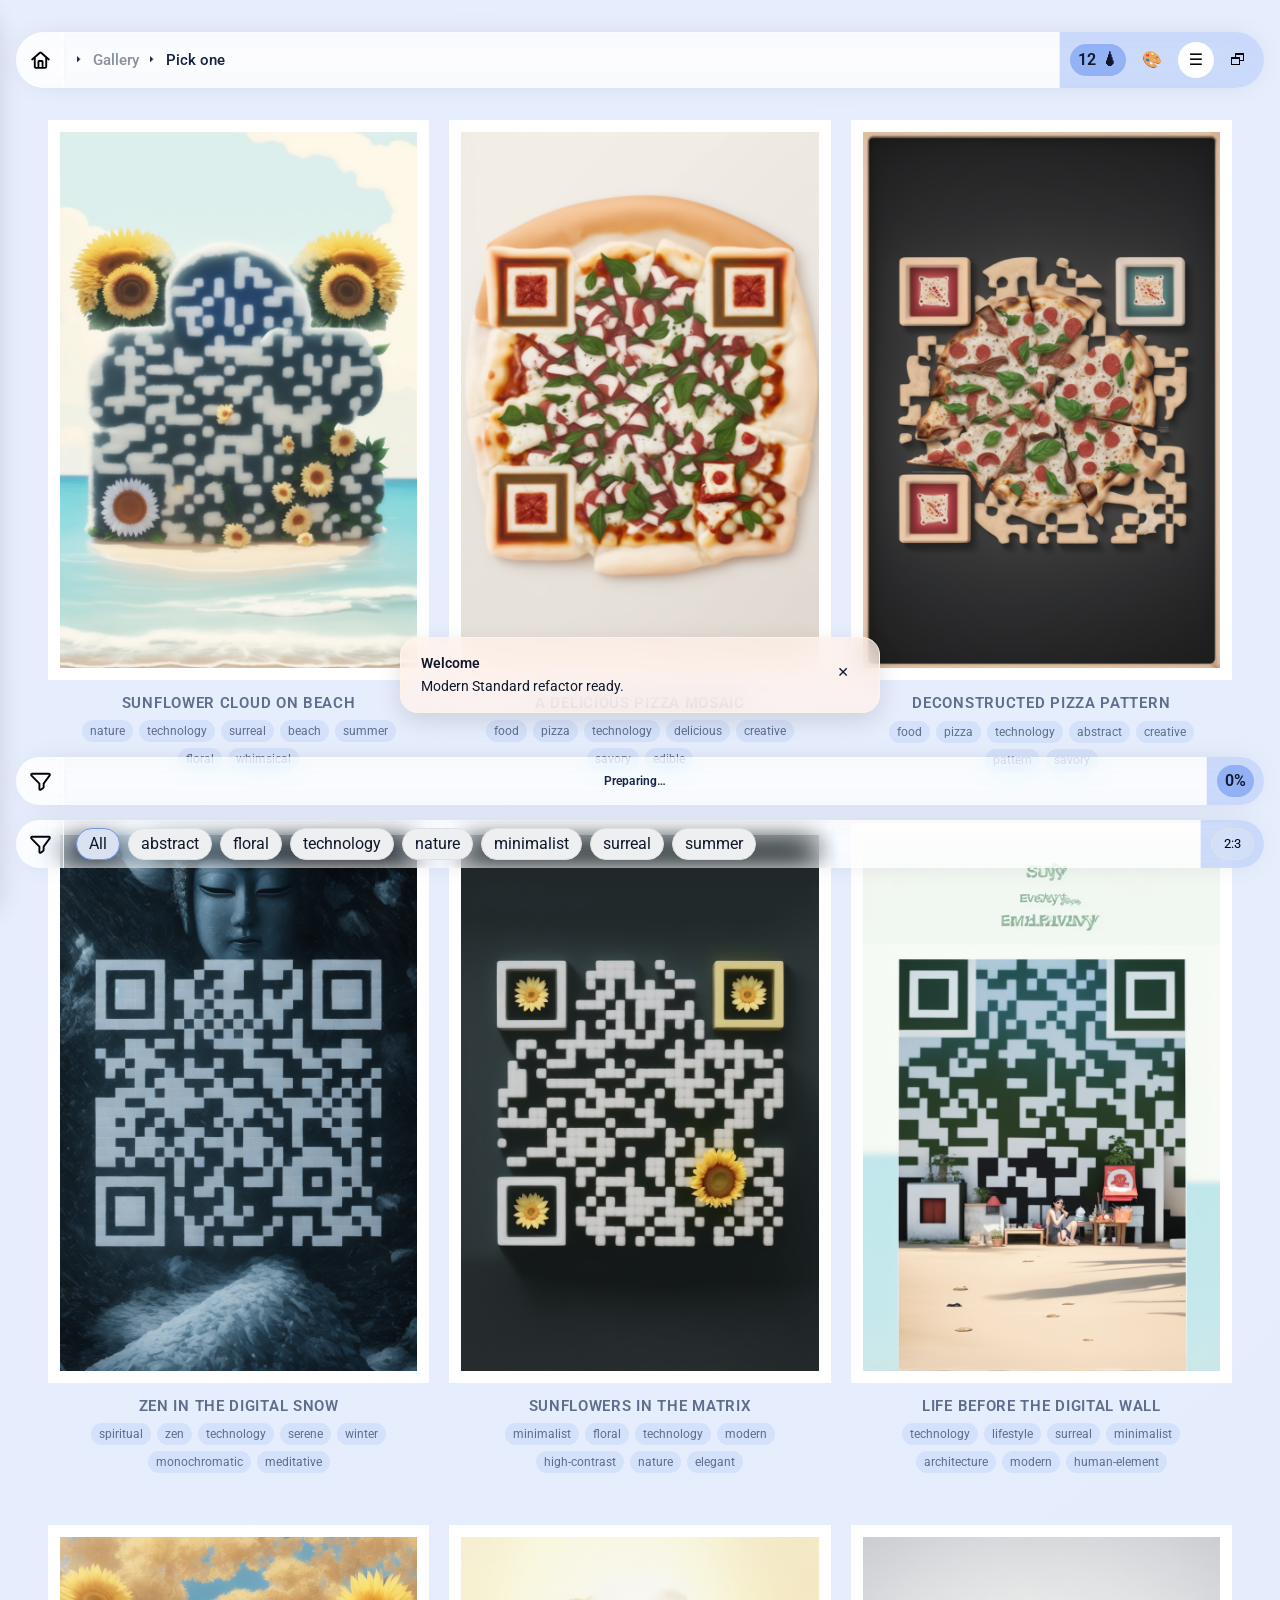
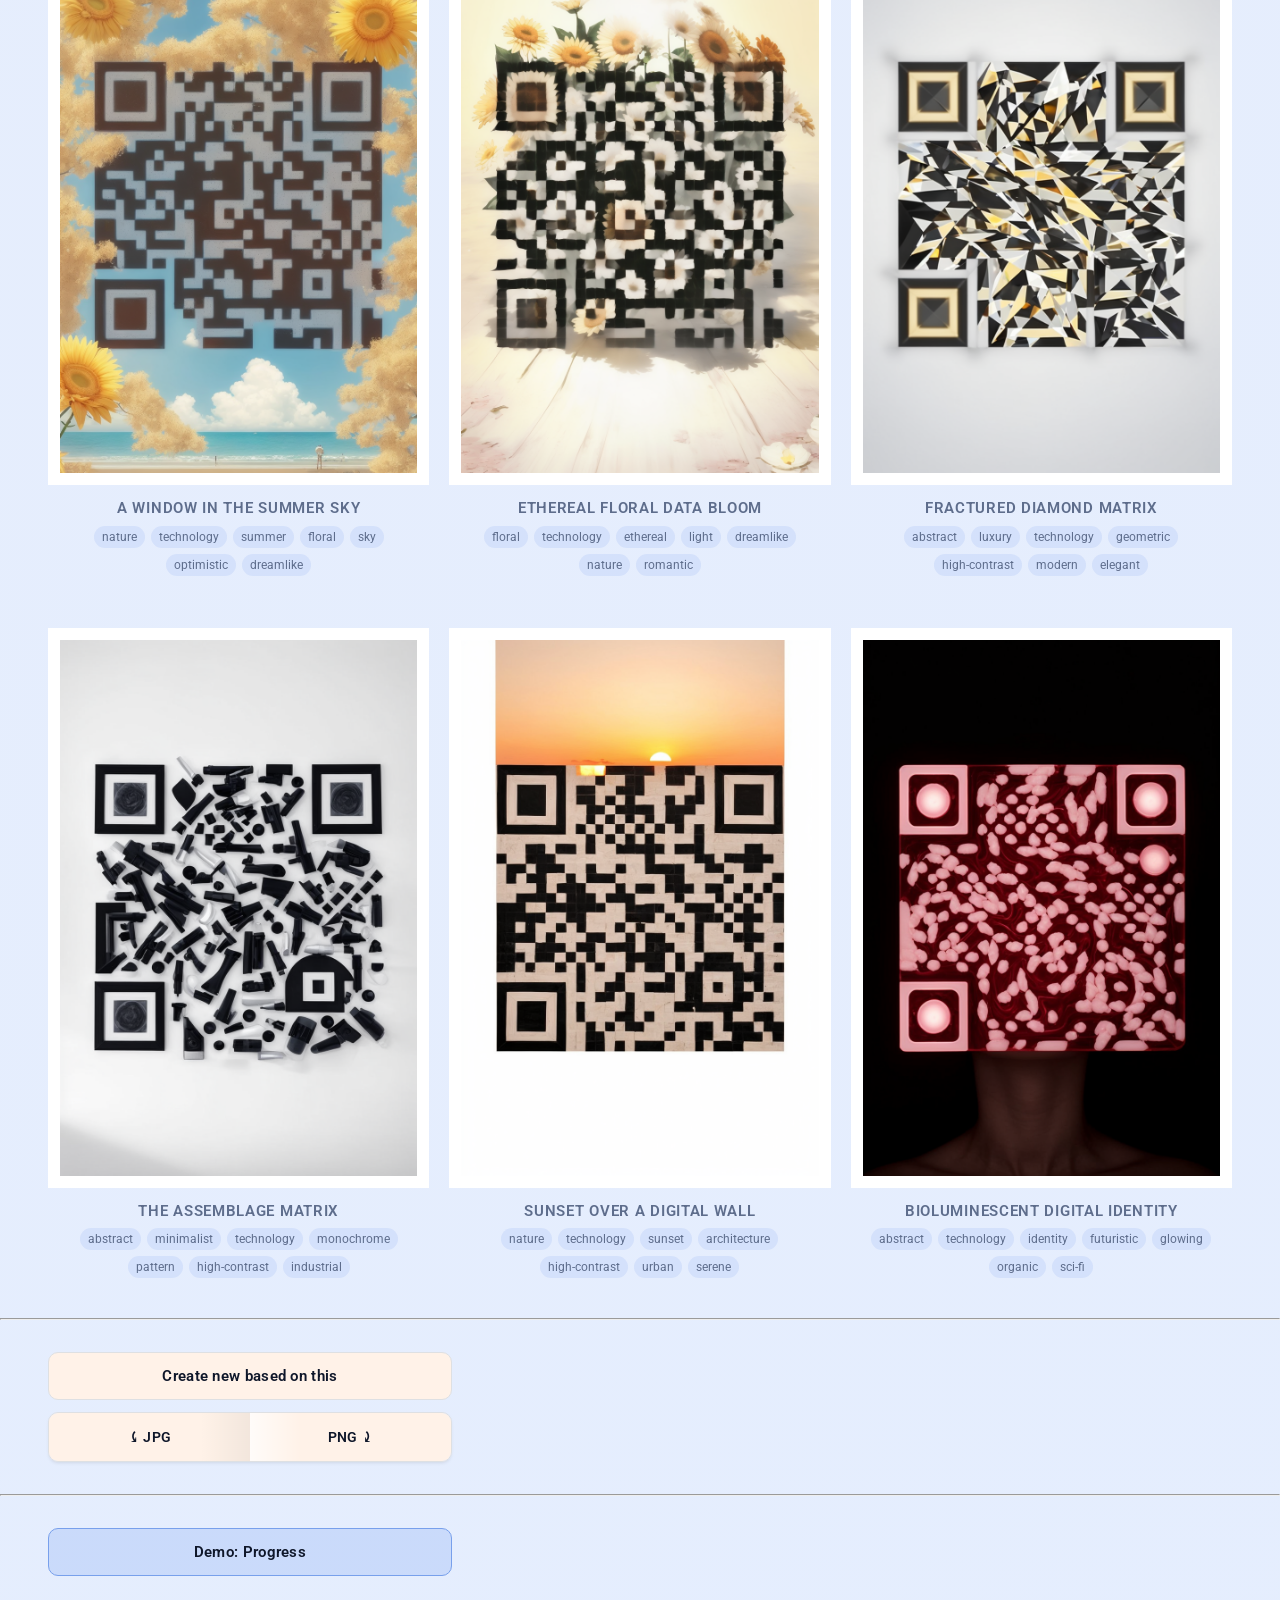
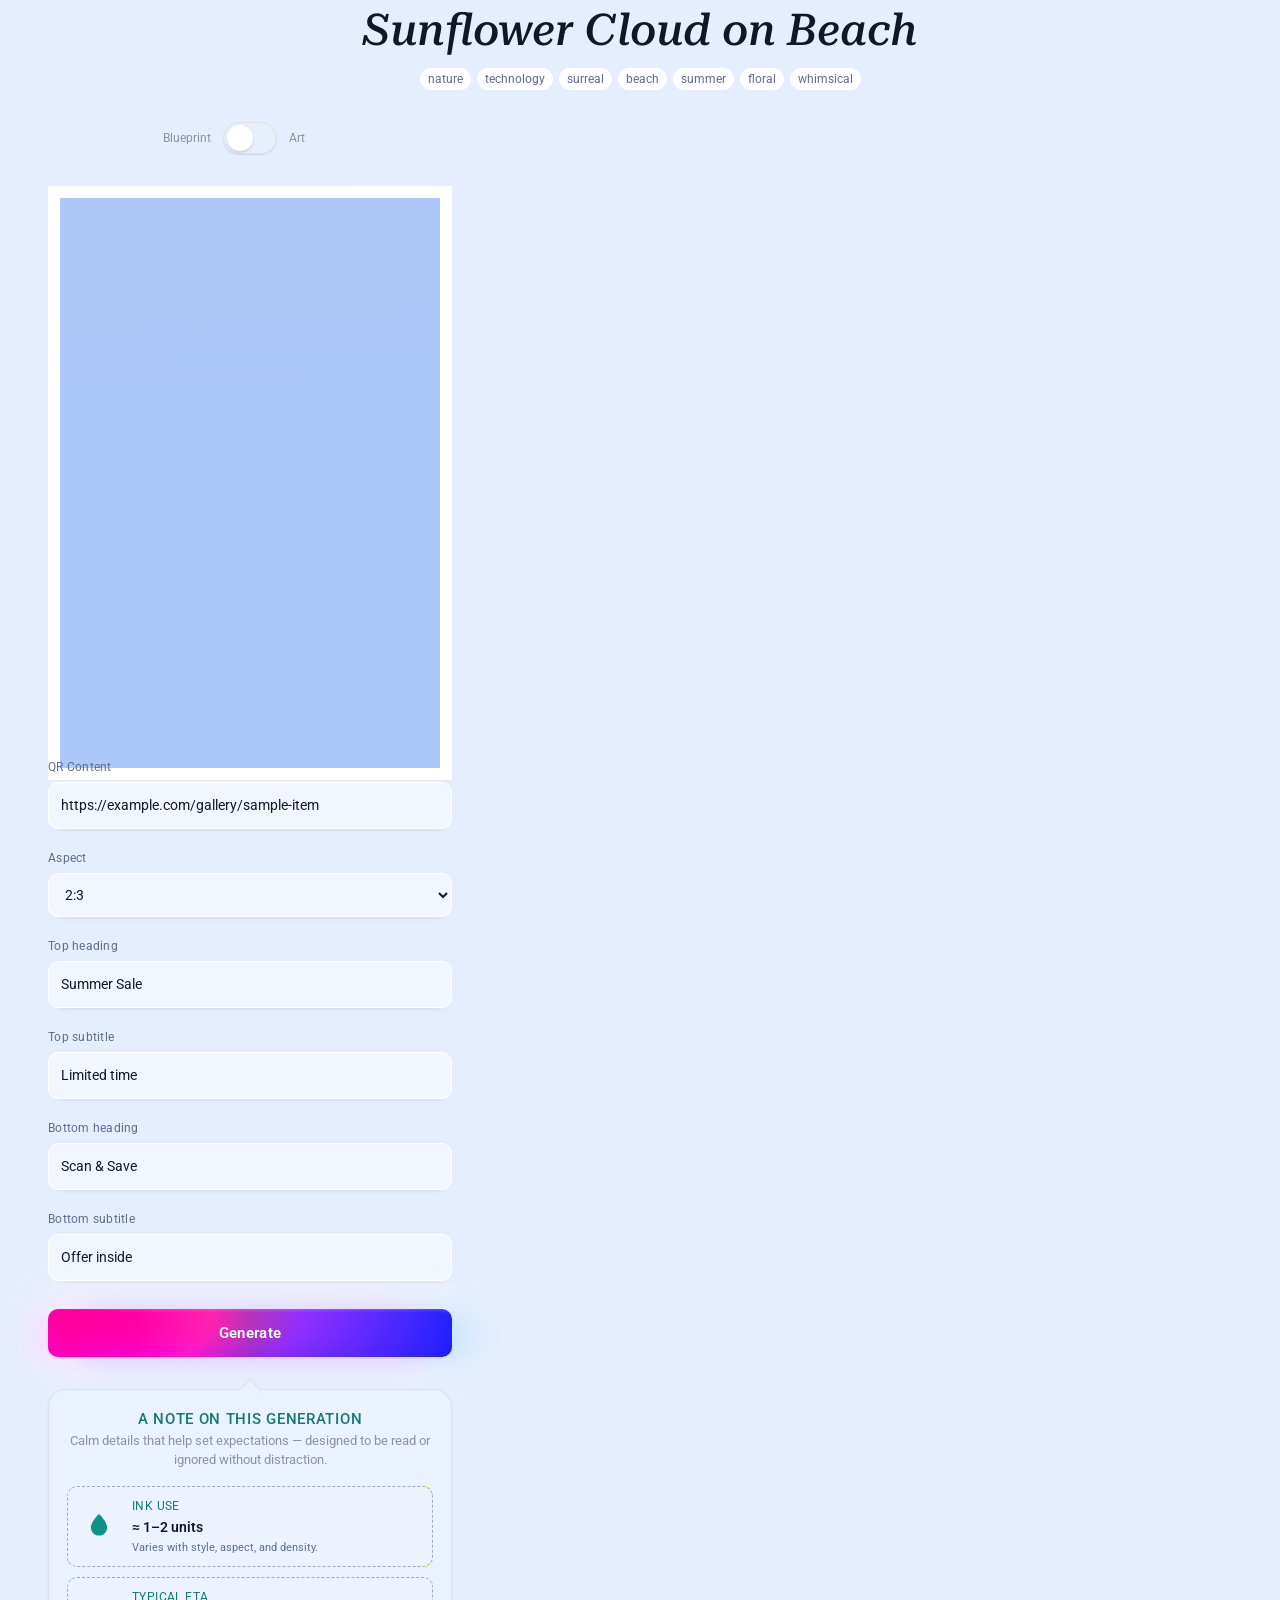
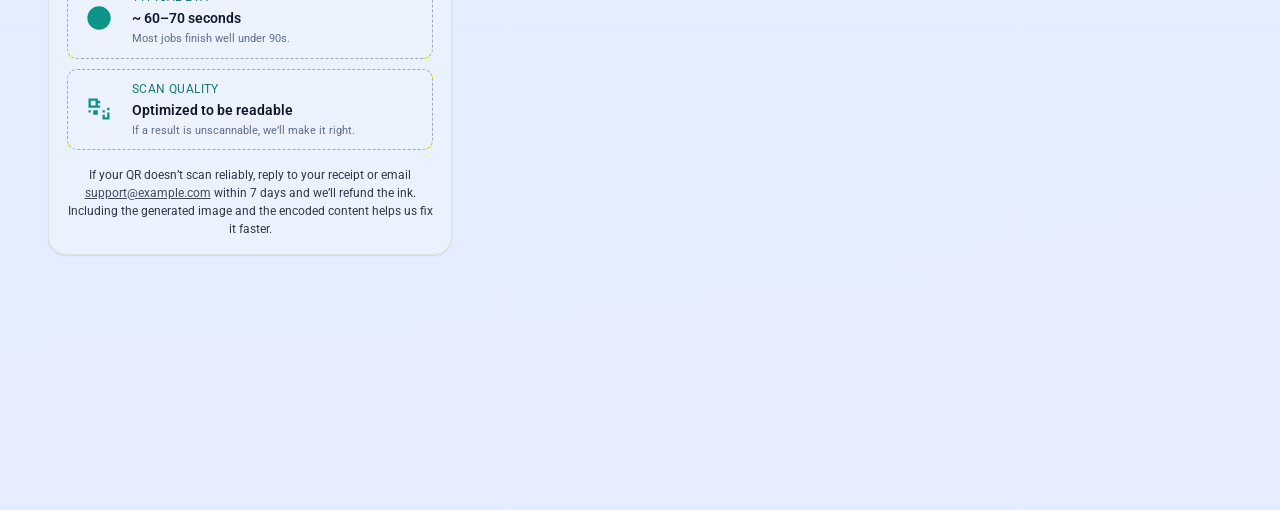
==== commit eaf0484a: "rc3 upd" ====
--- a/docs/rc3/index.html
+++ b/docs/rc3/index.html
@@ -6,6 +6,12 @@
     <meta name="viewport" content="width=device-width, initial-scale=1, viewport-fit=cover">
     <meta name="color-scheme" content="light dark">
     <title>Gallery Prototype (Refactored Modern Standard)</title>
+    <!-- Web fonts: simple, modern include -->
+    <link rel="preconnect" href="https://fonts.googleapis.com">
+    <link rel="preconnect" href="https://fonts.gstatic.com" crossorigin>
+    <link
+        href="https://fonts.googleapis.com/css2?family=Roboto:wght@400;500;600&family=Roboto+Serif:ital,wght@0,400;0,500;0,600;1,500&display=swap"
+        rel="stylesheet">
     <link rel="stylesheet" href="./style.css">
     <style>
         :root {
--- a/docs/rc3/style.css
+++ b/docs/rc3/style.css
@@ -207,7 +207,8 @@
     background-color: var(--color-bg-alt);
     background-image: radial-gradient(circle at 0 0, var(--color-translucent-surface-boring), var(--color-bg-alt));
     color: var(--color-text);
-    font-family: Roboto, sans-serif;
+    /* Use hosted Roboto with resilient system fallbacks */
+    font-family: "Roboto", ui-sans-serif, system-ui, -apple-system, "Segoe UI", "Noto Sans", Helvetica, Arial, "Apple Color Emoji", "Segoe UI Emoji";
     position: relative;
 }
 
@@ -1404,7 +1405,8 @@
 }
 
 h2.generation__title {
-    font-family: Roboto Serif, serif;
+    /* Hosted Roboto Serif with modern serif/system fallbacks */
+    font-family: "Roboto Serif", ui-serif, Georgia, Cambria, "Times New Roman", Times, serif;
     font-style: italic;
     font-weight: 500;
     font-size: 44px;
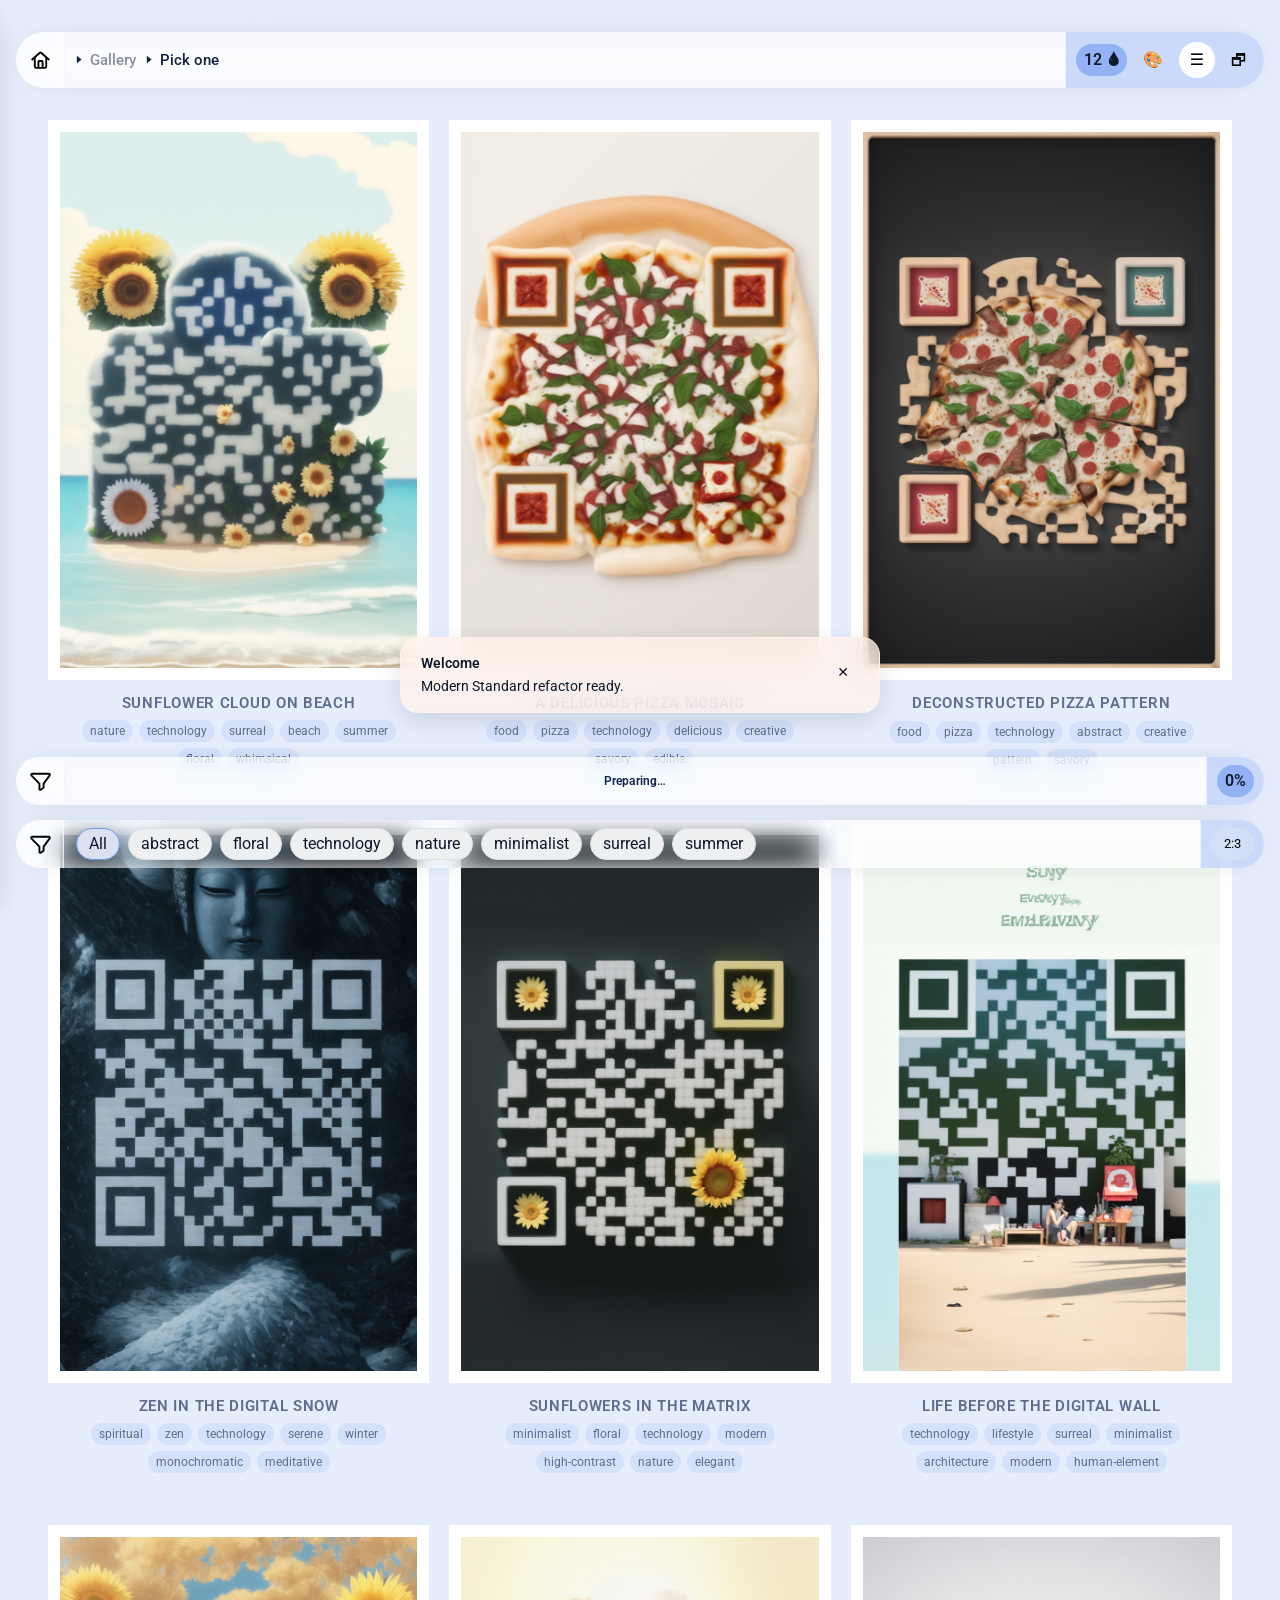
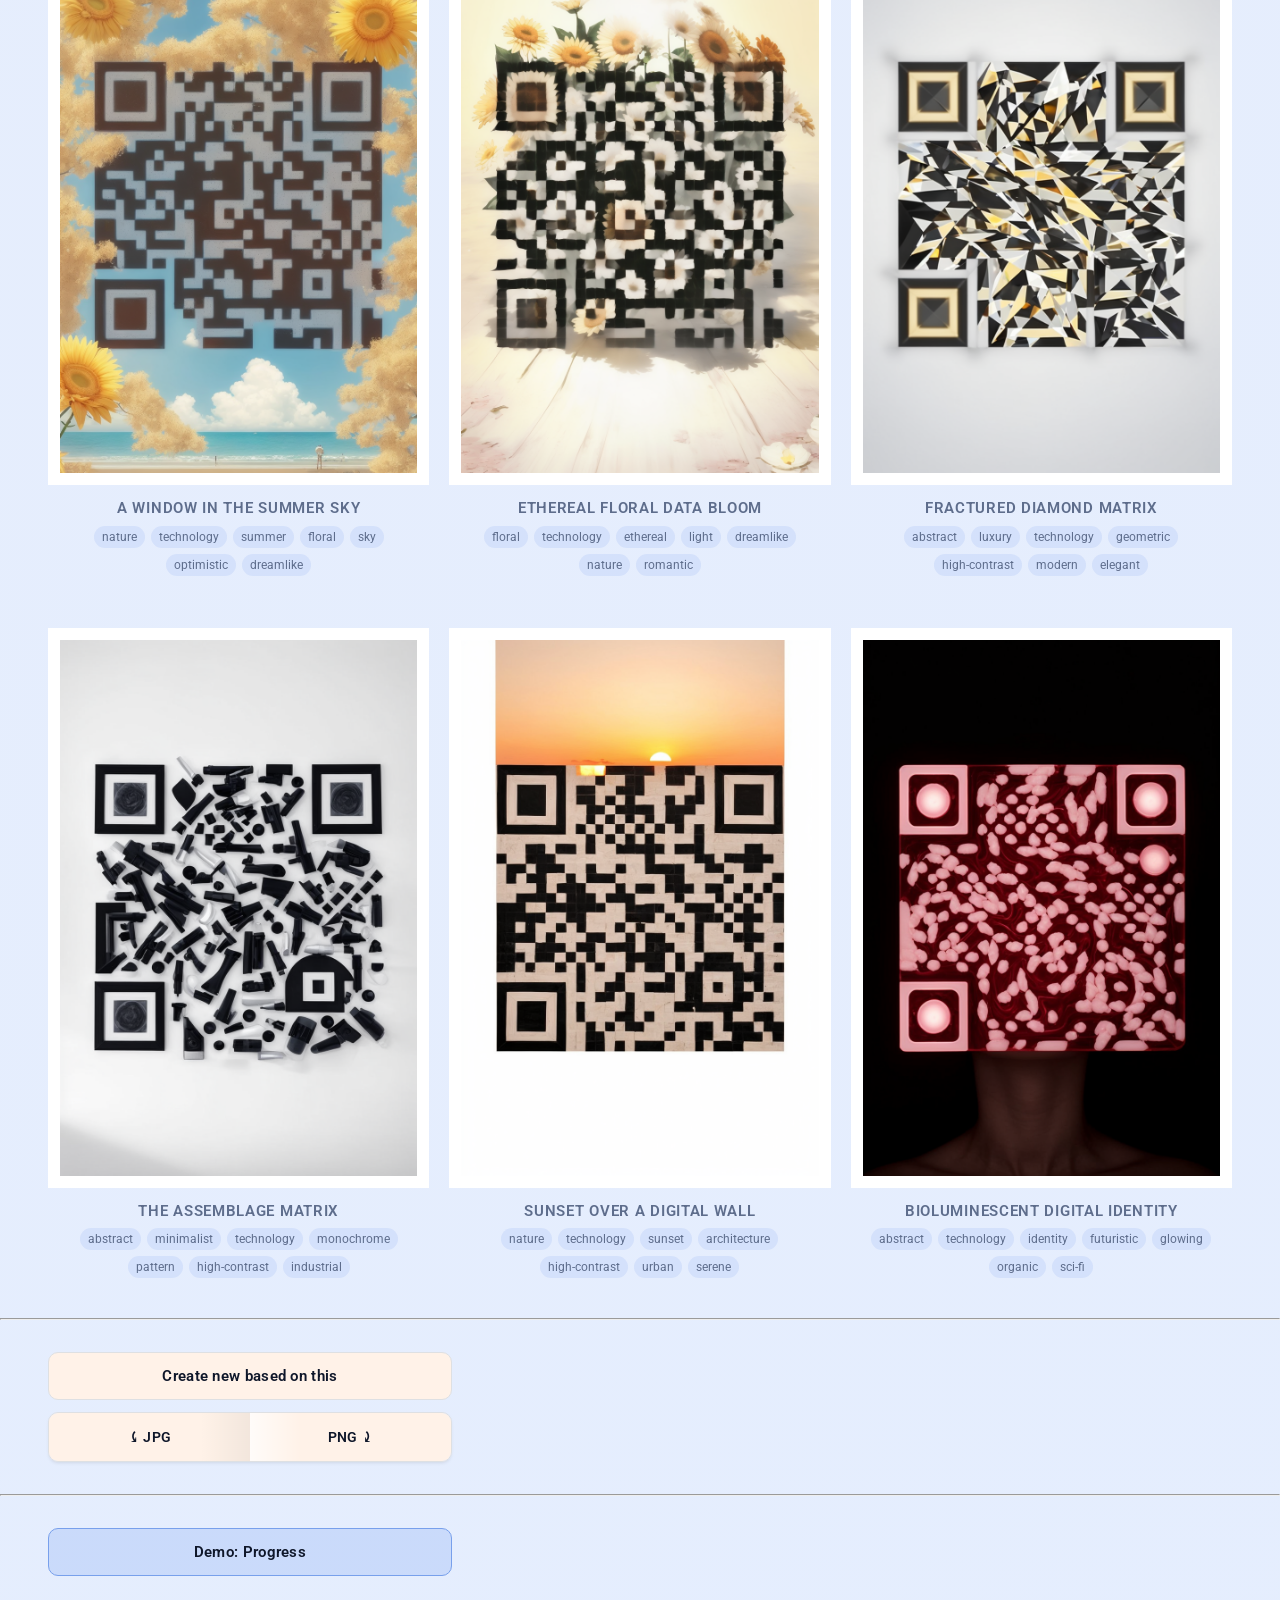
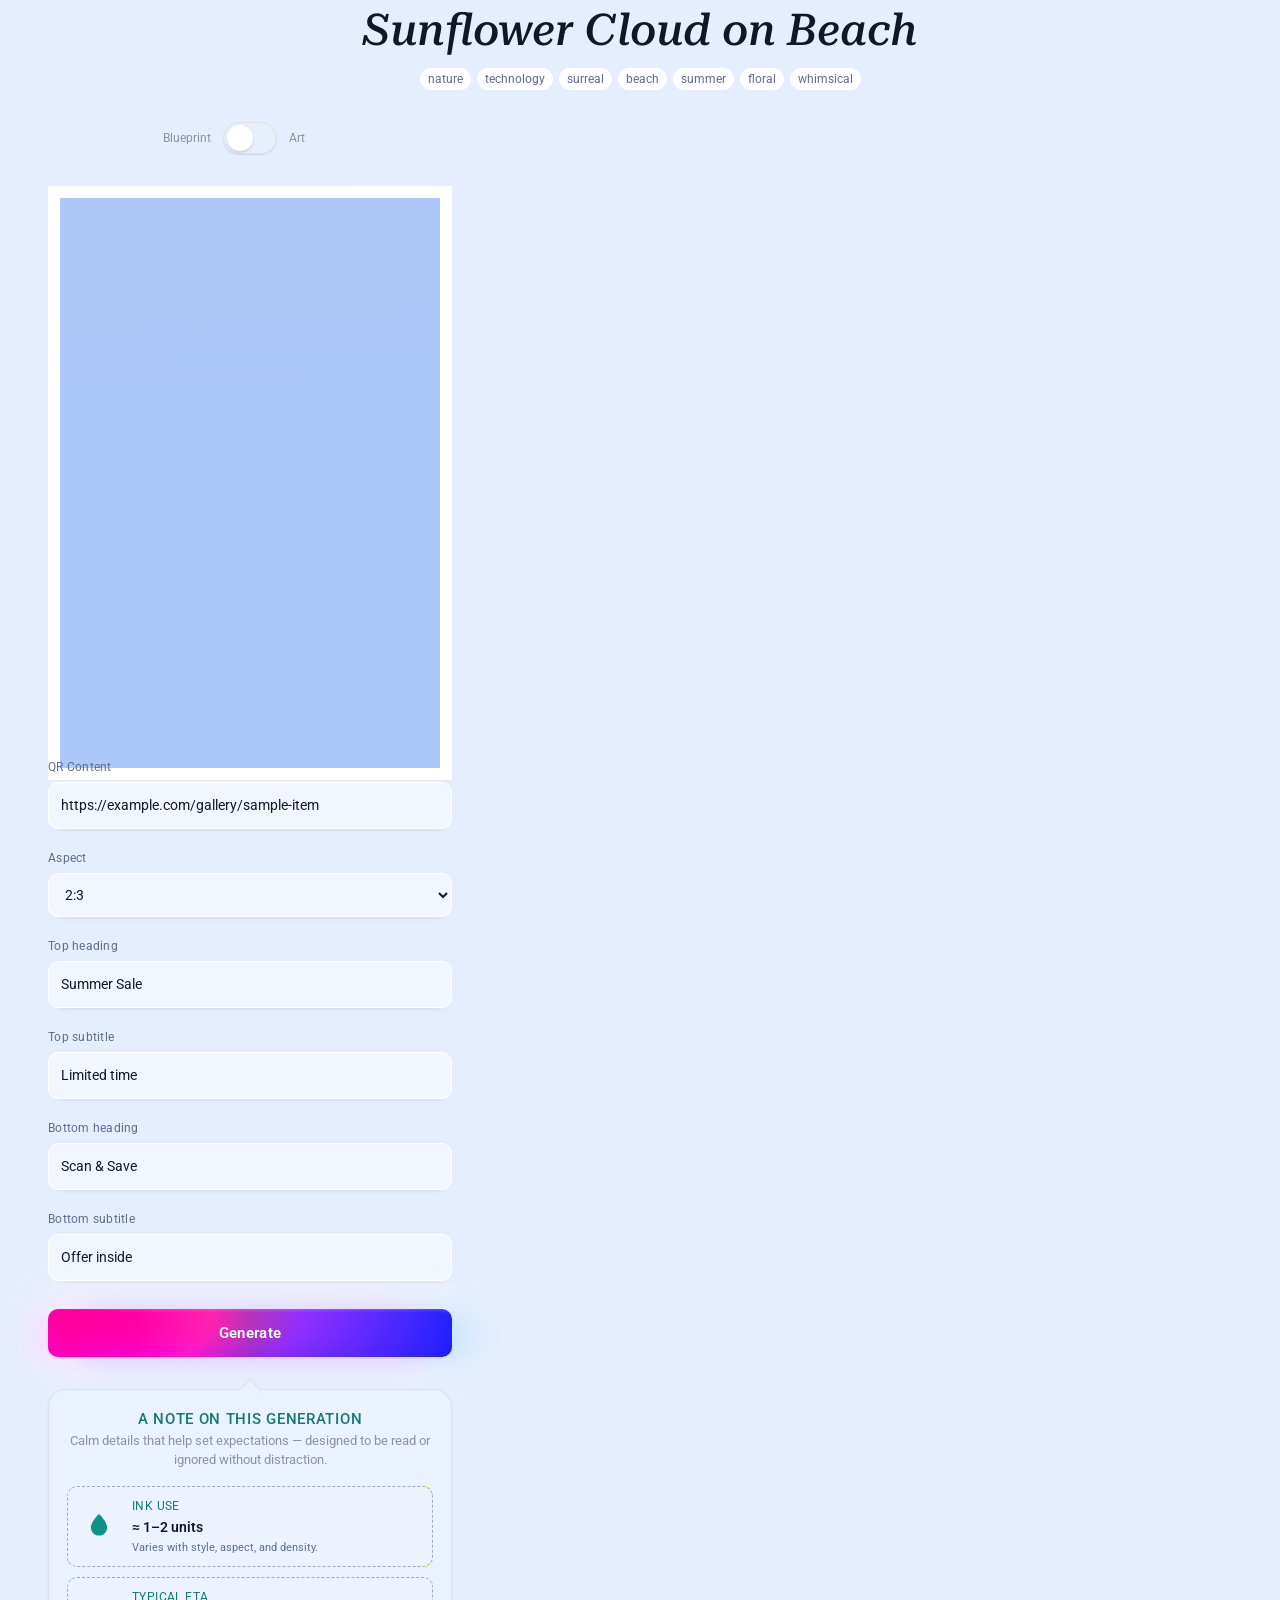
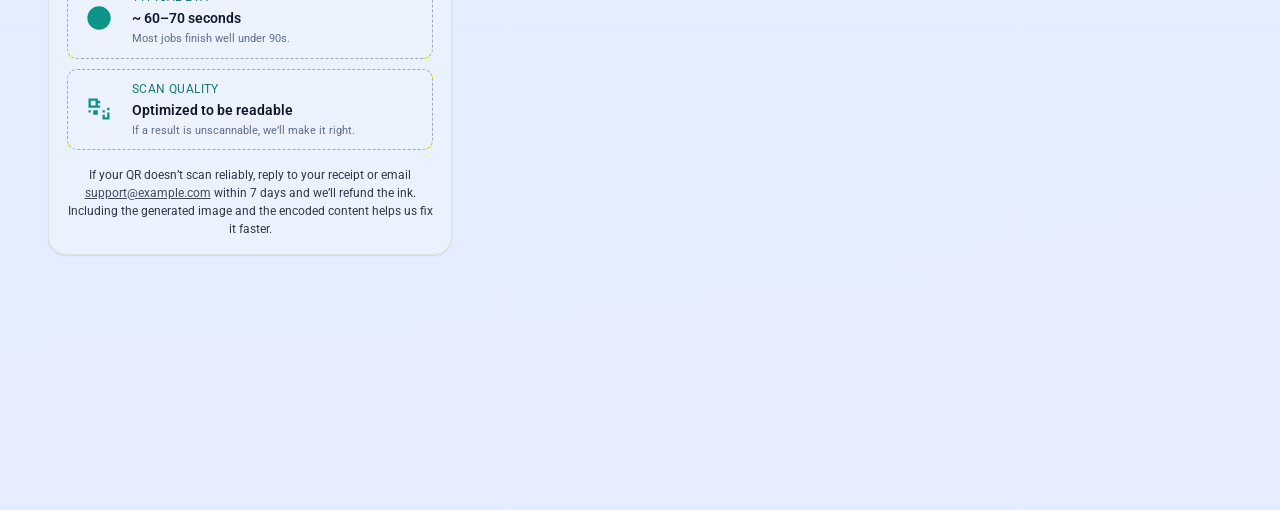
==== commit e8805d8e: "rc3 upd2" ====
--- a/docs/rc3/index.html
+++ b/docs/rc3/index.html
@@ -12,6 +12,8 @@
     <link
         href="https://fonts.googleapis.com/css2?family=Roboto:wght@400;500;600&family=Roboto+Serif:ital,wght@0,400;0,500;0,600;1,500&display=swap"
         rel="stylesheet">
+    <!-- Symbols coverage (e.g., U+1F8xx arrows) -->
+    <link href="https://fonts.googleapis.com/css2?family=Noto+Sans+Symbols+2&display=swap" rel="stylesheet">
     <link rel="stylesheet" href="./style.css">
     <style>
         :root {
--- a/docs/rc3/style.css
+++ b/docs/rc3/style.css
@@ -157,7 +157,10 @@
         --font-body-sm: 13px;
         --font-body: 14px;
         --font-title-sm: 15px;
-        --font-title: 18px;
+    --font-title: 18px;
+
+    /* Symbol/emoji font stack to cover SMP arrows and UI glyphs on mobile */
+    --font-symbols: "Noto Sans Symbols 2", "Segoe UI Symbol", "Noto Color Emoji", "Segoe UI Emoji", "Apple Color Emoji";
 
         /* Glassmorphism */
         --glass--blur: 16px;
@@ -207,8 +210,8 @@
     background-color: var(--color-bg-alt);
     background-image: radial-gradient(circle at 0 0, var(--color-translucent-surface-boring), var(--color-bg-alt));
     color: var(--color-text);
-    /* Use hosted Roboto with resilient system fallbacks */
-    font-family: "Roboto", ui-sans-serif, system-ui, -apple-system, "Segoe UI", "Noto Sans", Helvetica, Arial, "Apple Color Emoji", "Segoe UI Emoji";
+    /* Use hosted Roboto with resilient system + symbol fallbacks */
+    font-family: "Roboto", ui-sans-serif, system-ui, -apple-system, "Segoe UI", "Noto Sans", Helvetica, Arial, "Apple Color Emoji", "Segoe UI Emoji", "Segoe UI Symbol", "Noto Sans Symbols 2", "Noto Color Emoji";
     position: relative;
 }
 
@@ -666,6 +669,8 @@
     padding: 0 8px 0 10px;
     font-size: 17px;
     vertical-align: -0.5px;
+    /* Force a symbol-capable fallback for special arrows */
+    font-family: var(--font-symbols), inherit;
 }
 
 .ui-bar__title span.arrow:first-child {
@@ -793,6 +798,8 @@
     line-height: 0;
     border-radius: var(--radius-pill);
     background: var(--color-opaque-surface-spot);
+    /* Ensure hamburger glyph uses a symbol font when needed */
+    font-family: var(--font-symbols), inherit;
 }
 
 .menu-button:hover {
